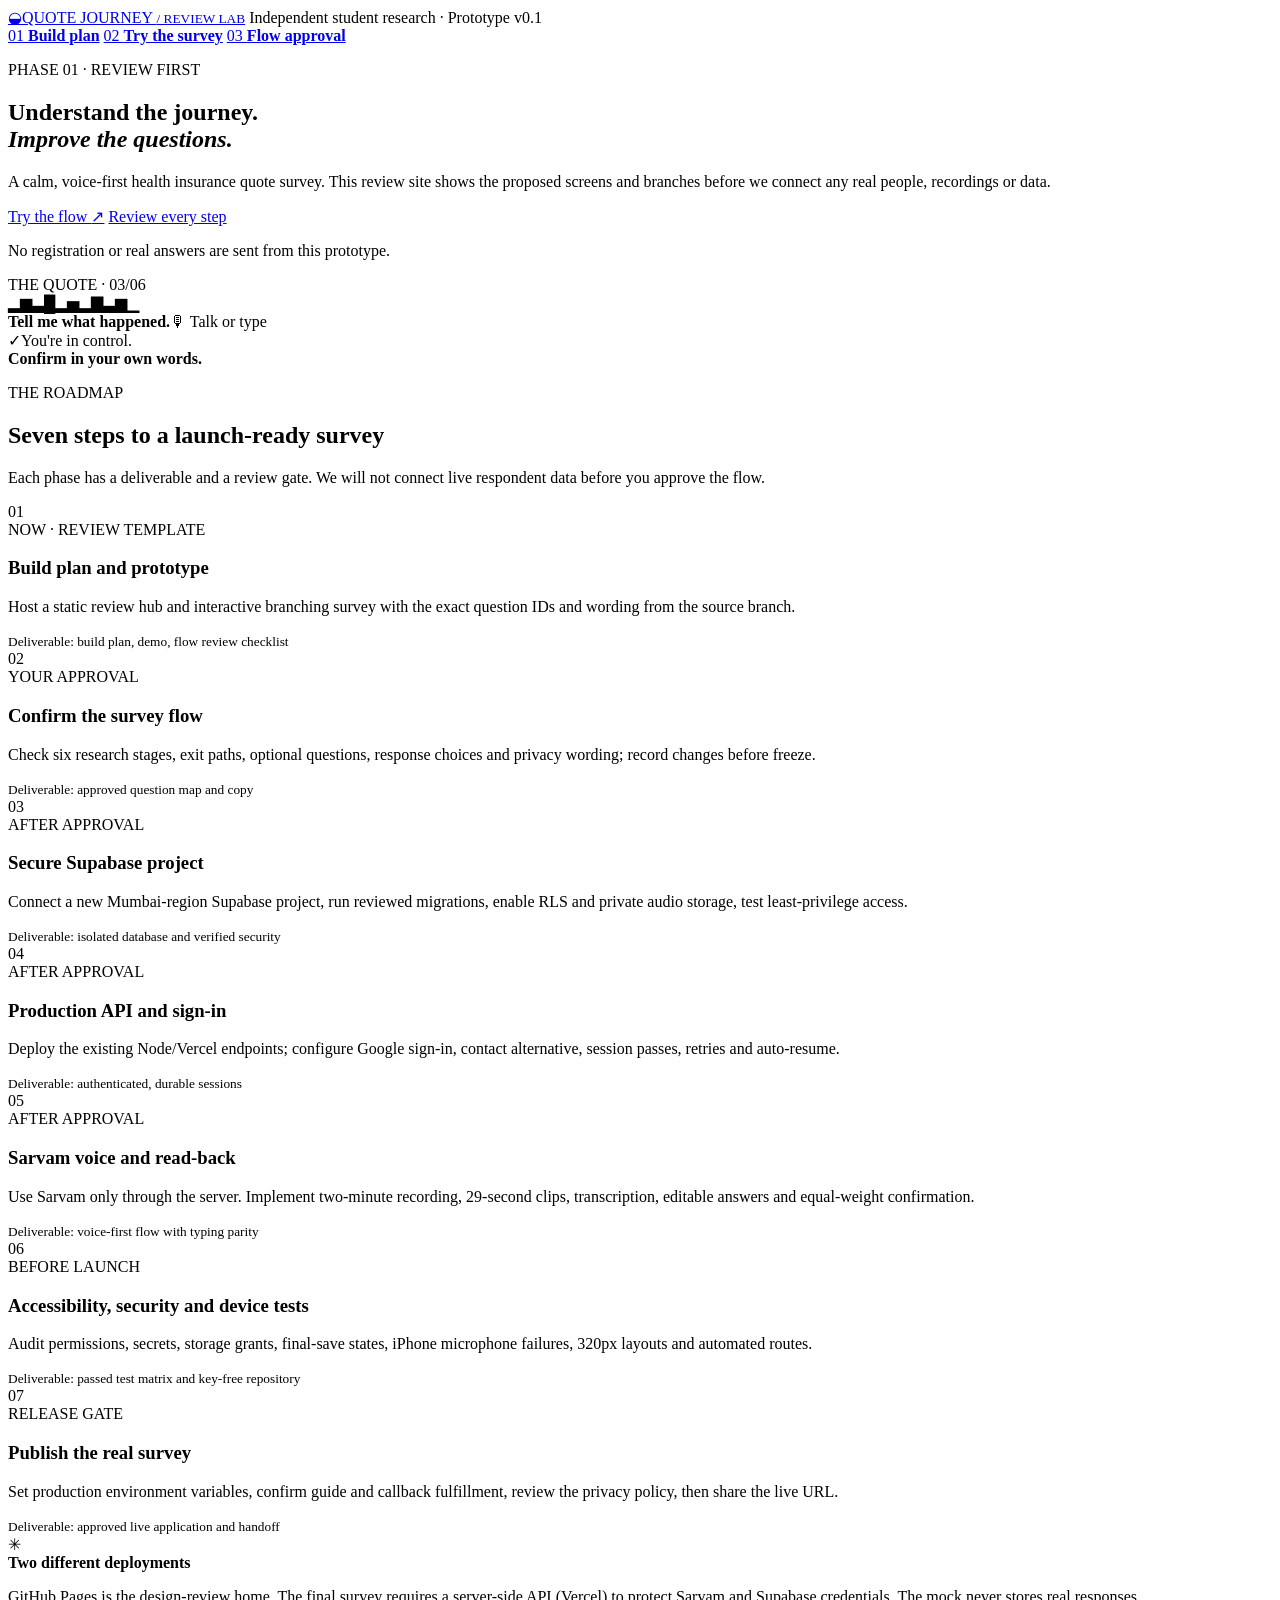
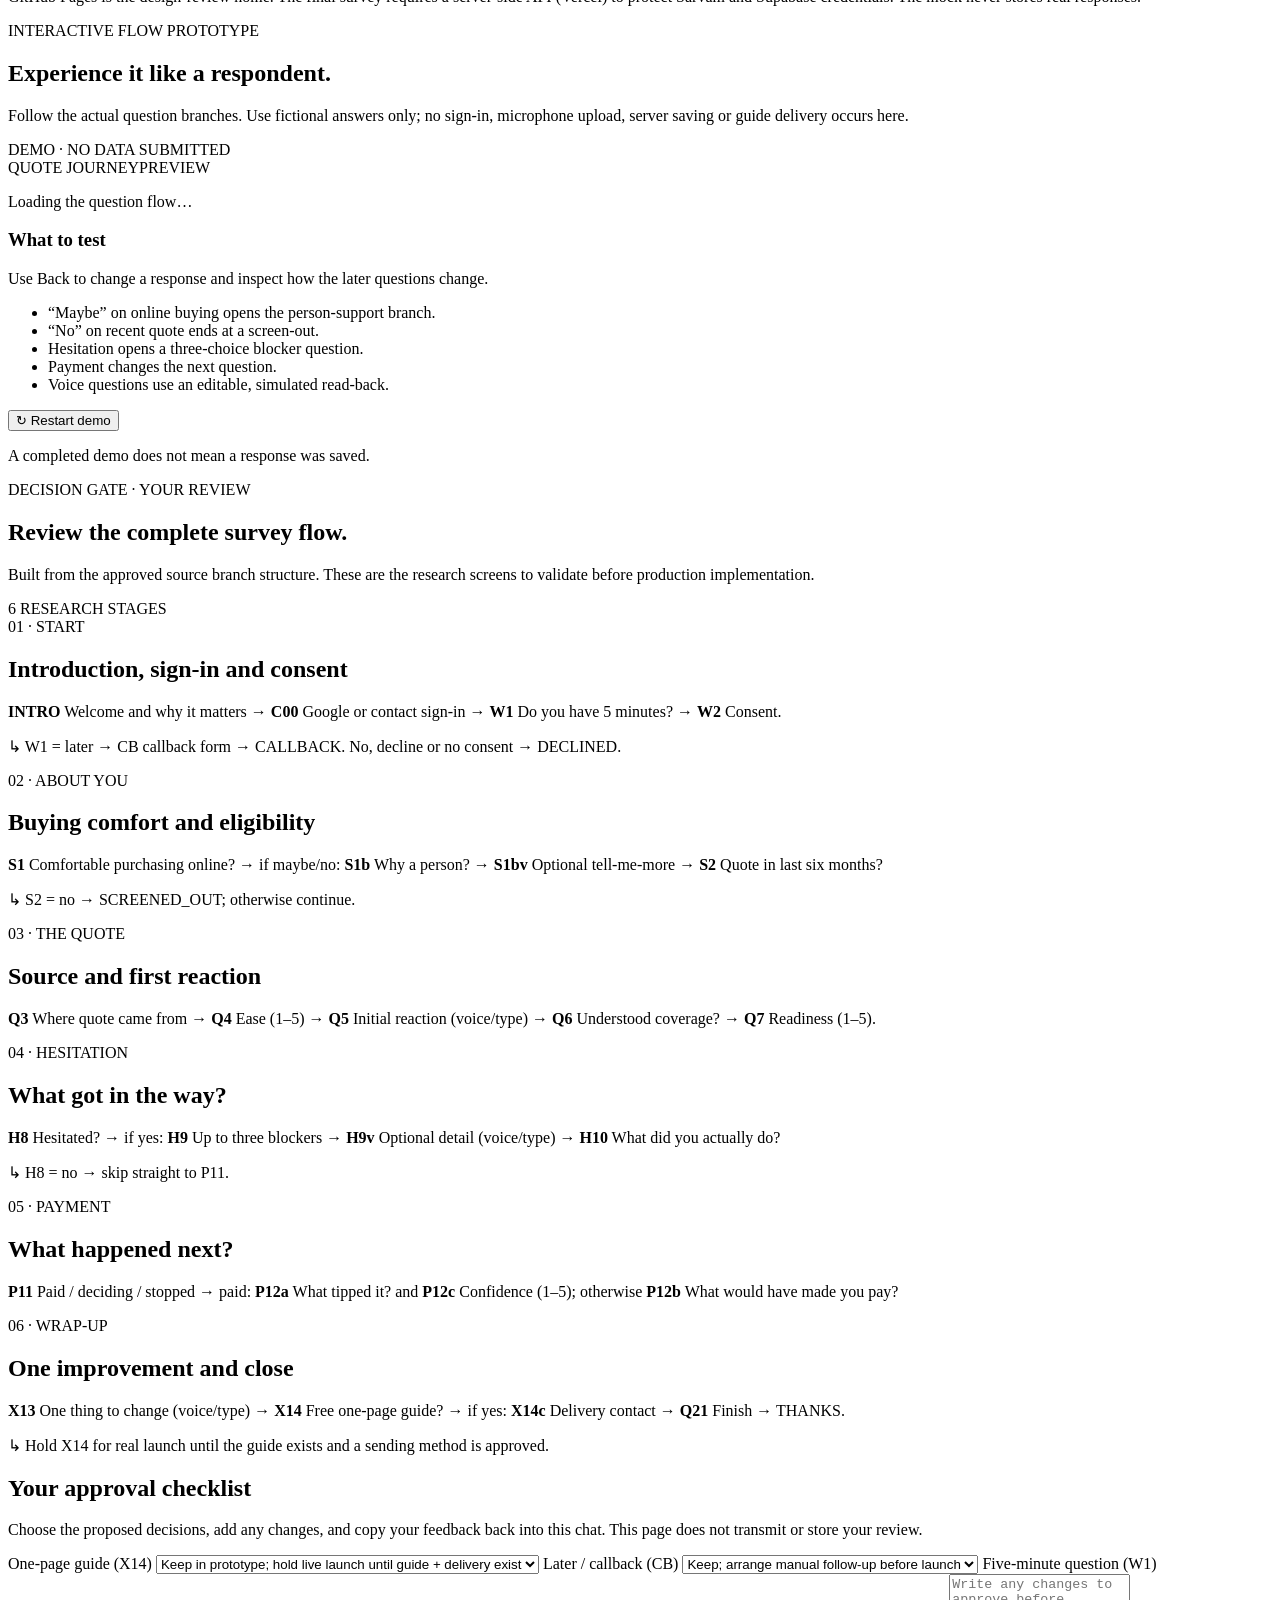
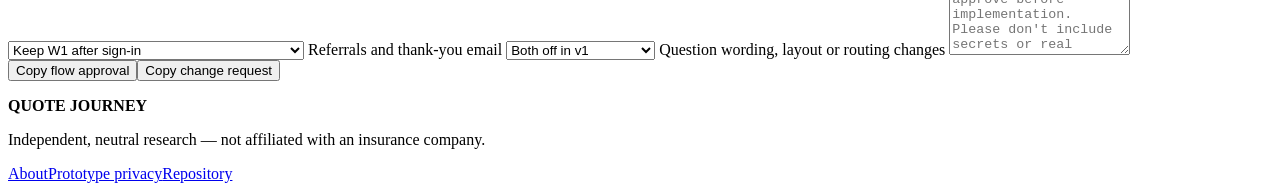
==== docs/index.html @ 6e66577c "feat: add visual build plan, survey demo and approval review page" ====
<!doctype html>
<html lang="en">
<head>
  <meta charset="utf-8">
  <meta name="viewport" content="width=device-width,initial-scale=1,viewport-fit=cover">
  <meta name="theme-color" content="#f9f7f2">
  <meta name="description" content="Independent research about what happens after a health insurance quote. Interactive flow review prototype.">
  <title>Quote Journey · Survey design review</title>
  <link rel="icon" type="image/svg+xml" href="./favicon.svg">
  <link rel="stylesheet" href="./style.css">
</head>
<body>
  <header class="site-header">
    <div class="shell header-inner">
      <a class="brand" href="#plan" aria-label="Quote Journey review home"><span class="brand-mark" aria-hidden="true">◒</span><span>QUOTE JOURNEY <small>/ REVIEW LAB</small></span></a>
      <span class="top-note">Independent student research <span aria-hidden="true">·</span> Prototype v0.1</span>
    </div>
  </header>
  <nav class="site-nav shell" aria-label="Review sections">
    <a href="#plan" data-tab="plan">01 <strong>Build plan</strong></a>
    <a href="#survey" data-tab="survey">02 <strong>Try the survey</strong></a>
    <a href="#flow" data-tab="flow">03 <strong>Flow approval</strong></a>
  </nav>
  <main>
    <section class="shell section" id="plan" data-panel="plan">
      <div class="hero">
        <div class="hero-copy">
          <p class="eyebrow"><span class="status-dot"></span> PHASE 01 · REVIEW FIRST</p>
          <h1>Understand the journey.<br><em>Improve the questions.</em></h1>
          <p class="hero-lead">A calm, voice-first health insurance quote survey. This review site shows the proposed screens and branches before we connect any real people, recordings or data.</p>
          <div class="hero-actions">
            <a class="button button-primary" href="#survey">Try the flow <span aria-hidden="true">↗</span></a>
            <a class="button button-secondary" href="#flow">Review every step</a>
          </div>
          <p class="micro">No registration or real answers are sent from this prototype.</p>
        </div>
        <div class="hero-art" aria-hidden="true">
          <div class="floating-card card-a"><span class="card-step">THE QUOTE · 03/06</span><div class="mini-wave">▂▆▃█▂▅▂▇▃▆▁</div><strong>Tell me what happened.</strong><span>🎙 Talk or type</span></div>
          <div class="floating-card card-b"><span class="tiny-check">✓</span><span>You're in control.<br><b>Confirm in your own words.</b></span></div>
          <div class="orb orb-one"></div><div class="orb orb-two"></div>
        </div>
      </div>
      <div class="section-heading"><div><p class="eyebrow">THE ROADMAP</p><h2>Seven steps to a launch-ready survey</h2></div><p>Each phase has a deliverable and a review gate. We will not connect live respondent data before you approve the flow.</p></div>
      <div class="roadmap">
        <article class="step-card current"><div class="step-number">01</div><div><span class="tag">NOW · REVIEW TEMPLATE</span><h3>Build plan and prototype</h3><p>Host a static review hub and interactive branching survey with the exact question IDs and wording from the source branch.</p><small>Deliverable: build plan, demo, flow review checklist</small></div></article>
        <article class="step-card"><div class="step-number">02</div><div><span class="tag">YOUR APPROVAL</span><h3>Confirm the survey flow</h3><p>Check six research stages, exit paths, optional questions, response choices and privacy wording; record changes before freeze.</p><small>Deliverable: approved question map and copy</small></div></article>
        <article class="step-card"><div class="step-number">03</div><div><span class="tag">AFTER APPROVAL</span><h3>Secure Supabase project</h3><p>Connect a new Mumbai-region Supabase project, run reviewed migrations, enable RLS and private audio storage, test least-privilege access.</p><small>Deliverable: isolated database and verified security</small></div></article>
        <article class="step-card"><div class="step-number">04</div><div><span class="tag">AFTER APPROVAL</span><h3>Production API and sign-in</h3><p>Deploy the existing Node/Vercel endpoints; configure Google sign-in, contact alternative, session passes, retries and auto-resume.</p><small>Deliverable: authenticated, durable sessions</small></div></article>
        <article class="step-card"><div class="step-number">05</div><div><span class="tag">AFTER APPROVAL</span><h3>Sarvam voice and read-back</h3><p>Use Sarvam only through the server. Implement two-minute recording, 29-second clips, transcription, editable answers and equal-weight confirmation.</p><small>Deliverable: voice-first flow with typing parity</small></div></article>
        <article class="step-card"><div class="step-number">06</div><div><span class="tag">BEFORE LAUNCH</span><h3>Accessibility, security and device tests</h3><p>Audit permissions, secrets, storage grants, final-save states, iPhone microphone failures, 320px layouts and automated routes.</p><small>Deliverable: passed test matrix and key-free repository</small></div></article>
        <article class="step-card"><div class="step-number">07</div><div><span class="tag">RELEASE GATE</span><h3>Publish the real survey</h3><p>Set production environment variables, confirm guide and callback fulfillment, review the privacy policy, then share the live URL.</p><small>Deliverable: approved live application and handoff</small></div></article>
      </div>
      <div class="notice"><span aria-hidden="true">✳</span><div><strong>Two different deployments</strong><p>GitHub Pages is the design-review home. The final survey requires a server-side API (Vercel) to protect Sarvam and Supabase credentials. The mock never stores real responses.</p></div></div>
    </section>

    <section class="shell section hidden" id="survey" data-panel="survey">
      <div class="panel-head"><div><p class="eyebrow">INTERACTIVE FLOW PROTOTYPE</p><h1>Experience it like a respondent.</h1><p>Follow the actual question branches. Use fictional answers only; no sign-in, microphone upload, server saving or guide delivery occurs here.</p></div><span class="tag highlight">DEMO · NO DATA SUBMITTED</span></div>
      <div class="demo-grid">
        <div class="phone-frame">
          <div class="phone-top"><span>QUOTE JOURNEY</span><span class="preview-label">PREVIEW</span></div>
          <div id="surveyStage" aria-live="polite"><p>Loading the question flow…</p></div>
        </div>
        <aside class="demo-aside"><h3>What to test</h3><p>Use Back to change a response and inspect how the later questions change.</p>
          <ul><li>“Maybe” on online buying opens the person-support branch.</li><li>“No” on recent quote ends at a screen-out.</li><li>Hesitation opens a three-choice blocker question.</li><li>Payment changes the next question.</li><li>Voice questions use an editable, simulated read-back.</li></ul>
          <button class="button button-secondary" type="button" id="restartDemo">↻ Restart demo</button>
          <p class="micro">A completed demo does not mean a response was saved.</p>
        </aside>
      </div>
    </section>

    <section class="shell section hidden" id="flow" data-panel="flow">
      <div class="panel-head"><div><p class="eyebrow">DECISION GATE · YOUR REVIEW</p><h1>Review the complete survey flow.</h1><p>Built from the approved source branch structure. These are the research screens to validate before production implementation.</p></div><span class="tag">6 RESEARCH STAGES</span></div>
      <div class="flow-stack">
        <article class="flow-group"><span class="flow-index">01 · START</span><h2>Introduction, sign-in and consent</h2><p><b>INTRO</b> Welcome and why it matters → <b>C00</b> Google or contact sign-in → <b>W1</b> Do you have 5 minutes? → <b>W2</b> Consent.</p><p class="branch">↳ W1 = later → CB callback form → CALLBACK. No, decline or no consent → DECLINED.</p></article>
        <article class="flow-group"><span class="flow-index">02 · ABOUT YOU</span><h2>Buying comfort and eligibility</h2><p><b>S1</b> Comfortable purchasing online? → if maybe/no: <b>S1b</b> Why a person? → <b>S1bv</b> Optional tell-me-more → <b>S2</b> Quote in last six months?</p><p class="branch">↳ S2 = no → SCREENED_OUT; otherwise continue.</p></article>
        <article class="flow-group"><span class="flow-index">03 · THE QUOTE</span><h2>Source and first reaction</h2><p><b>Q3</b> Where quote came from → <b>Q4</b> Ease (1–5) → <b>Q5</b> Initial reaction (voice/type) → <b>Q6</b> Understood coverage? → <b>Q7</b> Readiness (1–5).</p></article>
        <article class="flow-group"><span class="flow-index">04 · HESITATION</span><h2>What got in the way?</h2><p><b>H8</b> Hesitated? → if yes: <b>H9</b> Up to three blockers → <b>H9v</b> Optional detail (voice/type) → <b>H10</b> What did you actually do?</p><p class="branch">↳ H8 = no → skip straight to P11.</p></article>
        <article class="flow-group"><span class="flow-index">05 · PAYMENT</span><h2>What happened next?</h2><p><b>P11</b> Paid / deciding / stopped → paid: <b>P12a</b> What tipped it? and <b>P12c</b> Confidence (1–5); otherwise <b>P12b</b> What would have made you pay?</p></article>
        <article class="flow-group"><span class="flow-index">06 · WRAP-UP</span><h2>One improvement and close</h2><p><b>X13</b> One thing to change (voice/type) → <b>X14</b> Free one-page guide? → if yes: <b>X14c</b> Delivery contact → <b>Q21</b> Finish → THANKS.</p><p class="branch">↳ Hold X14 for real launch until the guide exists and a sending method is approved.</p></article>
      </div>
      <div class="review-box">
        <h2>Your approval checklist</h2><p>Choose the proposed decisions, add any changes, and copy your feedback back into this chat. This page does not transmit or store your review.</p>
        <form id="reviewForm">
          <label for="guideDecision">One-page guide (X14)</label>
          <select id="guideDecision"><option value="Keep in prototype; hold live launch until guide + delivery exist">Keep in prototype; hold live launch until guide + delivery exist</option><option value="Remove X14 from v1 pending guide">Remove X14 from v1 pending guide</option><option value="Guide ready; send manually">Guide ready; send manually</option><option value="Guide ready; automate sending">Guide ready; automate sending</option></select>
          <label for="callbackDecision">Later / callback (CB)</label>
          <select id="callbackDecision"><option value="Keep; arrange manual follow-up before launch">Keep; arrange manual follow-up before launch</option><option value="Remove callback branch">Remove callback branch</option><option value="Keep; automate follow-up">Keep; automate follow-up</option></select>
          <label for="w1Decision">Five-minute question (W1)</label>
          <select id="w1Decision"><option value="Keep W1 after sign-in">Keep W1 after sign-in</option><option value="Move W1 before sign-in (requires flow update)">Move W1 before sign-in (requires flow update)</option></select>
          <label for="thanksDecision">Referrals and thank-you email</label>
          <select id="thanksDecision"><option value="Both off in v1">Both off in v1</option><option value="Thank-you email only">Thank-you email only</option><option value="Referral only">Referral only</option><option value="Both on">Both on</option></select>
          <label for="notes">Question wording, layout or routing changes</label>
          <textarea id="notes" rows="5" placeholder="Write any changes to approve before implementation. Please don't include secrets or real respondent data."></textarea>
          <div class="button-row"><button type="button" id="approveBtn" class="button button-primary">Copy flow approval</button><button type="button" id="changesBtn" class="button button-secondary">Copy change request</button></div>
          <p id="copyStatus" class="micro" role="status" aria-live="polite"></p>
        </form>
      </div>
    </section>
  </main>
  <footer class="site-footer"><div class="shell"><div><strong>QUOTE JOURNEY</strong><p>Independent, neutral research — not affiliated with an insurance company.</p></div><div><a href="./about.html">About</a><a href="./privacy.html">Prototype privacy</a><a href="https://github.com/KR4705/health_insurance_survey">Repository</a></div></div></footer>
  <script src="./app.js" defer></script>
</body>
</html>
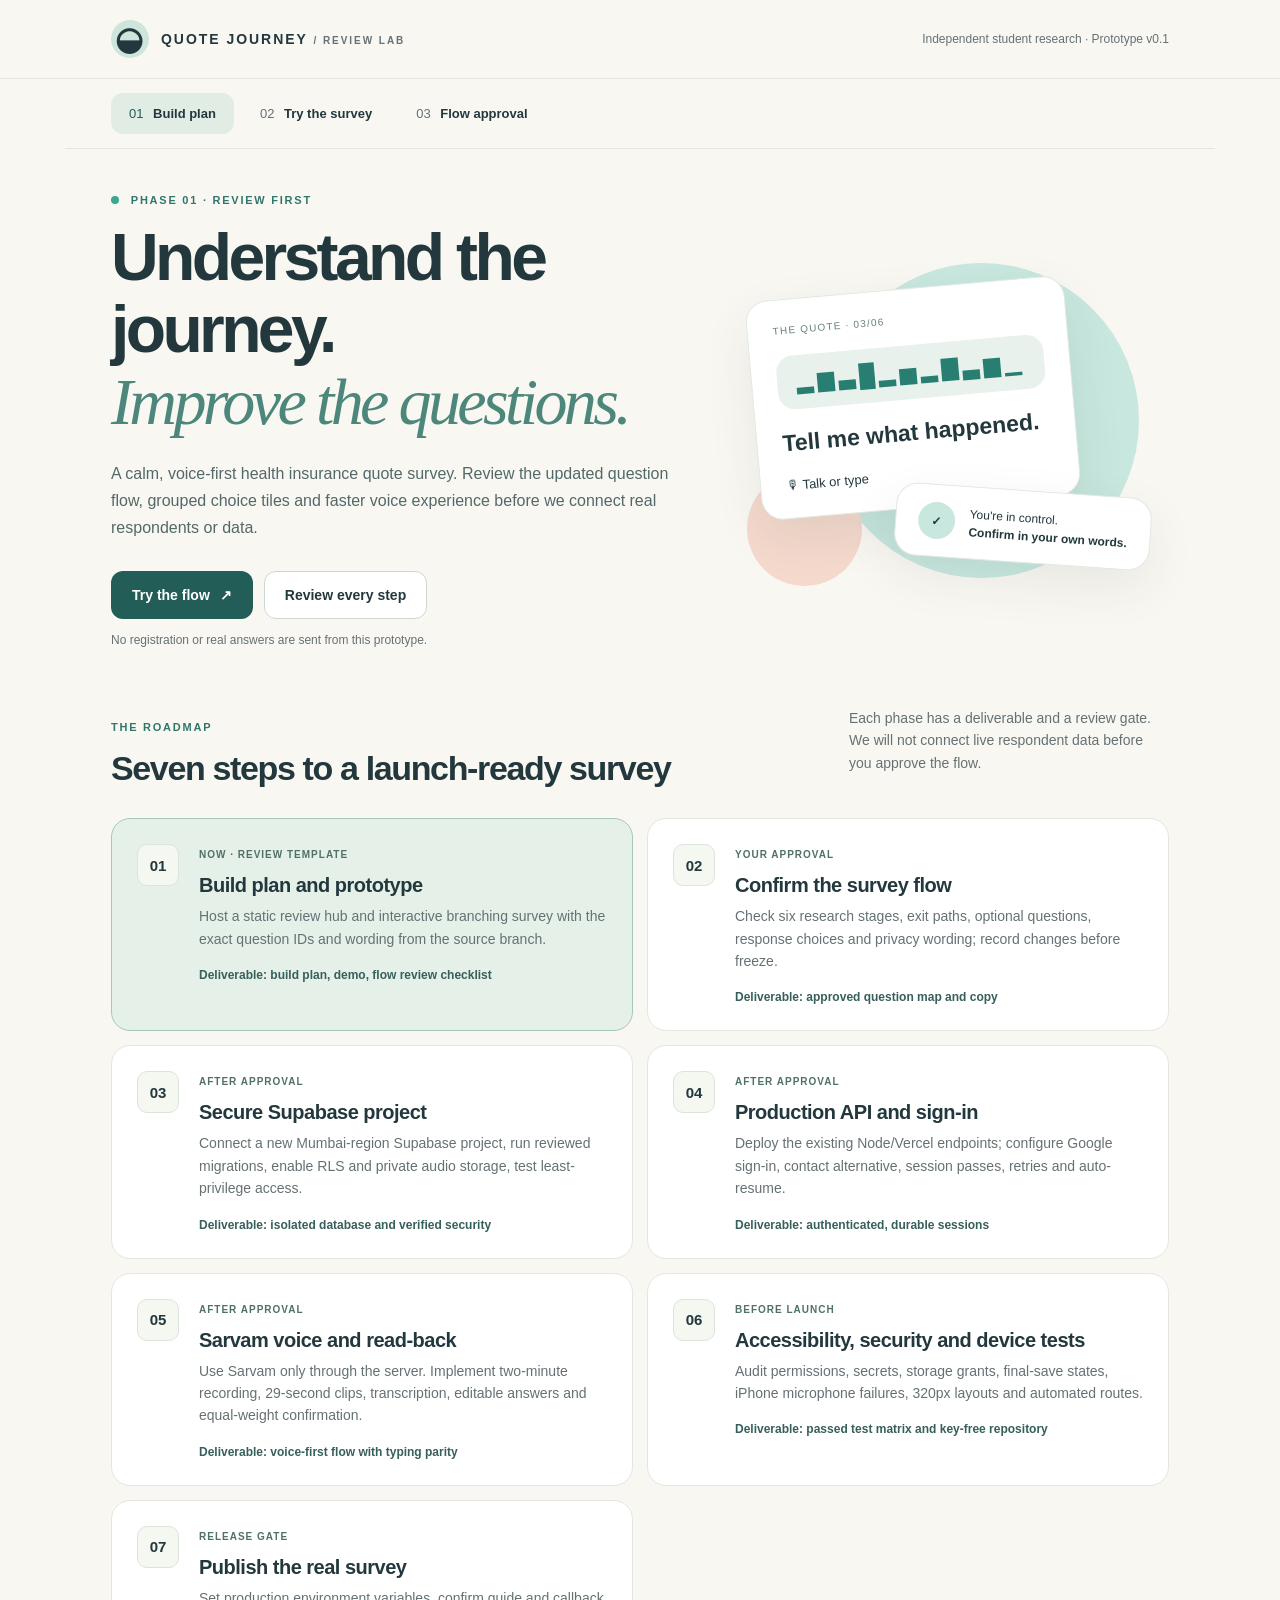
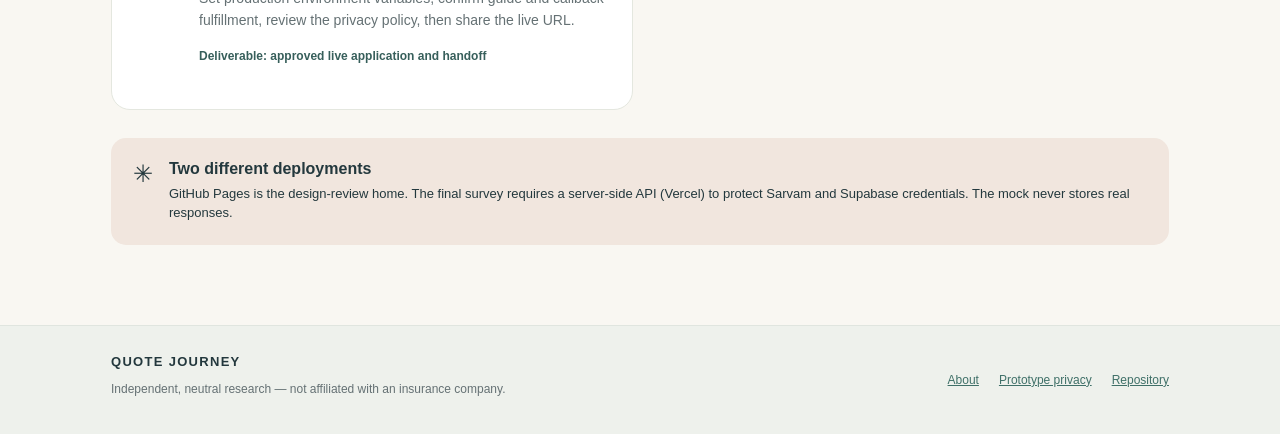
==== commit 407b22d3: "docs(review): update visual flow and approval checklist for revision 2" ====
--- a/docs/index.html
+++ b/docs/index.html
@@ -27,7 +27,7 @@
         <div class="hero-copy">
           <p class="eyebrow"><span class="status-dot"></span> PHASE 01 · REVIEW FIRST</p>
           <h1>Understand the journey.<br><em>Improve the questions.</em></h1>
-          <p class="hero-lead">A calm, voice-first health insurance quote survey. This review site shows the proposed screens and branches before we connect any real people, recordings or data.</p>
+          <p class="hero-lead">A calm, voice-first health insurance quote survey. Review the updated question flow, grouped choice tiles and faster voice experience before we connect real respondents or data.</p>
           <div class="hero-actions">
             <a class="button button-primary" href="#survey">Try the flow <span aria-hidden="true">↗</span></a>
             <a class="button button-secondary" href="#flow">Review every step</a>
@@ -54,14 +54,14 @@
     </section>
 
     <section class="shell section hidden" id="survey" data-panel="survey">
-      <div class="panel-head"><div><p class="eyebrow">INTERACTIVE FLOW PROTOTYPE</p><h1>Experience it like a respondent.</h1><p>Follow the actual question branches. Use fictional answers only; no sign-in, microphone upload, server saving or guide delivery occurs here.</p></div><span class="tag highlight">DEMO · NO DATA SUBMITTED</span></div>
+      <div class="panel-head"><div><p class="eyebrow">INTERACTIVE FLOW PROTOTYPE</p><h1>Experience it like a respondent.</h1><p>Try the revised flow. Use fictional answers: no real sign-in, recording, saving, reminders or emails occur here.</p></div><span class="tag highlight">DEMO · NO DATA SUBMITTED</span></div>
       <div class="demo-grid">
         <div class="phone-frame">
           <div class="phone-top"><span>QUOTE JOURNEY</span><span class="preview-label">PREVIEW</span></div>
           <div id="surveyStage" aria-live="polite"><p>Loading the question flow…</p></div>
         </div>
         <aside class="demo-aside"><h3>What to test</h3><p>Use Back to change a response and inspect how the later questions change.</p>
-          <ul><li>“Maybe” on online buying opens the person-support branch.</li><li>“No” on recent quote ends at a screen-out.</li><li>Hesitation opens a three-choice blocker question.</li><li>Payment changes the next question.</li><li>Voice questions use an editable, simulated read-back.</li></ul>
+          <ul><li>“Later” before sign-in opens an email reminder form.</li><li>“Maybe” on buying online opens the person-support branch.</li><li>Hesitation displays grouped tiles (choose up to three).</li><li>Voice simulation shows “I understood” and moves on automatically.</li><li>Payment changes follow-ups; guide and findings requests use email only.</li></ul>
           <button class="button button-secondary" type="button" id="restartDemo">↻ Restart demo</button>
           <p class="micro">A completed demo does not mean a response was saved.</p>
         </aside>
@@ -69,24 +69,25 @@
     </section>
 
     <section class="shell section hidden" id="flow" data-panel="flow">
-      <div class="panel-head"><div><p class="eyebrow">DECISION GATE · YOUR REVIEW</p><h1>Review the complete survey flow.</h1><p>Built from the approved source branch structure. These are the research screens to validate before production implementation.</p></div><span class="tag">6 RESEARCH STAGES</span></div>
+      <div class="panel-head"><div><p class="eyebrow">DECISION GATE · YOUR REVIEW</p><h1>Review the complete survey flow.</h1><p>Review revision 2 based on your comments. This is proposed, not yet approved for production.</p></div><span class="tag">6 RESEARCH STAGES</span></div>
       <div class="flow-stack">
-        <article class="flow-group"><span class="flow-index">01 · START</span><h2>Introduction, sign-in and consent</h2><p><b>INTRO</b> Welcome and why it matters → <b>C00</b> Google or contact sign-in → <b>W1</b> Do you have 5 minutes? → <b>W2</b> Consent.</p><p class="branch">↳ W1 = later → CB callback form → CALLBACK. No, decline or no consent → DECLINED.</p></article>
-        <article class="flow-group"><span class="flow-index">02 · ABOUT YOU</span><h2>Buying comfort and eligibility</h2><p><b>S1</b> Comfortable purchasing online? → if maybe/no: <b>S1b</b> Why a person? → <b>S1bv</b> Optional tell-me-more → <b>S2</b> Quote in last six months?</p><p class="branch">↳ S2 = no → SCREENED_OUT; otherwise continue.</p></article>
-        <article class="flow-group"><span class="flow-index">03 · THE QUOTE</span><h2>Source and first reaction</h2><p><b>Q3</b> Where quote came from → <b>Q4</b> Ease (1–5) → <b>Q5</b> Initial reaction (voice/type) → <b>Q6</b> Understood coverage? → <b>Q7</b> Readiness (1–5).</p></article>
-        <article class="flow-group"><span class="flow-index">04 · HESITATION</span><h2>What got in the way?</h2><p><b>H8</b> Hesitated? → if yes: <b>H9</b> Up to three blockers → <b>H9v</b> Optional detail (voice/type) → <b>H10</b> What did you actually do?</p><p class="branch">↳ H8 = no → skip straight to P11.</p></article>
-        <article class="flow-group"><span class="flow-index">05 · PAYMENT</span><h2>What happened next?</h2><p><b>P11</b> Paid / deciding / stopped → paid: <b>P12a</b> What tipped it? and <b>P12c</b> Confidence (1–5); otherwise <b>P12b</b> What would have made you pay?</p></article>
-        <article class="flow-group"><span class="flow-index">06 · WRAP-UP</span><h2>One improvement and close</h2><p><b>X13</b> One thing to change (voice/type) → <b>X14</b> Free one-page guide? → if yes: <b>X14c</b> Delivery contact → <b>Q21</b> Finish → THANKS.</p><p class="branch">↳ Hold X14 for real launch until the guide exists and a sending method is approved.</p></article>
+        <article class="flow-group"><span class="flow-index">01 · START</span><h2>A shorter introduction, then availability</h2><p><b>INTRO</b> Short welcome → <b>W1</b> “Do you have about 5 minutes now?” → yes: <b>C00</b> sign-in → <b>W2</b> research consent.</p><p class="branch">↳ Later → <b>CB</b>: email, date, time and time zone → one scheduled email reminder (planned). No or no consent → DECLINED. A reminder does not require sign-in.</p></article>
+        <article class="flow-group"><span class="flow-index">02 · ABOUT YOU</span><h2>Online buying and eligibility</h2><p><b>S1</b> Comfortable buying online? → maybe/no: <b>S1b</b> Why want a person? → <b>S1bv</b> Optional detail → <b>S2</b> Quote in last six months?</p><p class="branch">↳ S2 = no → SCREENED_OUT.</p></article>
+        <article class="flow-group"><span class="flow-index">03 · THE QUOTE</span><h2>What happened when they saw it?</h2><p><b>Q3</b> Source → <b>Q4</b> Ease (1–5) → <b>Q5</b> First reaction (voice/type) → <b>Q6</b> Understanding of cover → <b>Q7</b> “When you saw the quote, how sure were you about buying that plan?”</p><p class="branch">↳ Very unsure · A little unsure · Not sure · Fairly sure · Very sure.</p></article>
+        <article class="flow-group"><span class="flow-index">04 · HESITATION</span><h2>What held them back?</h2><p><b>H8</b> Hesitated? → yes: <b>H9</b> Up to three reasons as tiles: Cost and timing / Cover and claims / Comparing and trust / Something else → <b>H9v</b> Optional details → <b>H10</b> What they actually did.</p><p class="branch">↳ H8 = no → skip to P11. Choice values are unchanged.</p></article>
+        <article class="flow-group"><span class="flow-index">05 · PAYMENT</span><h2>What did they decide?</h2><p><b>P11</b> Paid / deciding / stopped → paid: <b>P12a</b> What tipped it? and <b>P12c</b> “When you paid, how sure were you that you understood what the plan would cover?” → otherwise: <b>P12b</b> What would have made you pay?</p><p class="branch">↳ P12c now measures understanding of cover, not vague confidence in payment.</p></article>
+        <article class="flow-group"><span class="flow-index">06 · WRAP-UP</span><h2>What was missing — and optional email follow-up</h2><p><b>X13</b> “What else, if anything, would have helped you understand or decide about that quote?” → <b>X14</b> Email a one-page guide, future study findings, both or neither → <b>X14c</b> Email if requested → <b>Q21</b> Finish → THANKS.</p><p class="branch">↳ No WhatsApp, referrals or generic thank-you email. Guide and findings cannot be promised live until their contents and delivery are ready.</p></article>
       </div>
+      <div class="notice"><span aria-hidden="true">🎙</span><div><strong>New voice behavior</strong><p>One-tap recording with up to two minutes and optional neutral prompts (“Take your time” or “Anything else that stood out?”). After recording, show only a short “I understood” interpretation and move on automatically. No raw transcript shown and no mandatory second confirmation. Back still allows corrections. This page simulates voice without using a microphone or AI.</p></div></div>
       <div class="review-box">
         <h2>Your approval checklist</h2><p>Choose the proposed decisions, add any changes, and copy your feedback back into this chat. This page does not transmit or store your review.</p>
         <form id="reviewForm">
           <label for="guideDecision">One-page guide (X14)</label>
-          <select id="guideDecision"><option value="Keep in prototype; hold live launch until guide + delivery exist">Keep in prototype; hold live launch until guide + delivery exist</option><option value="Remove X14 from v1 pending guide">Remove X14 from v1 pending guide</option><option value="Guide ready; send manually">Guide ready; send manually</option><option value="Guide ready; automate sending">Guide ready; automate sending</option></select>
+          <select id="guideDecision"><option value="Keep in prototype; block live launch until guide + findings delivery exist">Keep in prototype; block live launch until guide + findings delivery exist</option><option value="Remove guide and findings offer from v1">Remove guide and findings offer from v1</option><option value="Email only; deliver requested materials manually when ready">Email only; deliver requested materials manually when ready</option><option value="Email only; automate requested materials when ready">Email only; automate requested materials when ready</option></select>
           <label for="callbackDecision">Later / callback (CB)</label>
-          <select id="callbackDecision"><option value="Keep; arrange manual follow-up before launch">Keep; arrange manual follow-up before launch</option><option value="Remove callback branch">Remove callback branch</option><option value="Keep; automate follow-up">Keep; automate follow-up</option></select>
+          <select id="callbackDecision"><option value="Automate one email reminder with date, time and time zone">Automate one email reminder with date, time and time zone</option><option value="Remove callback branch">Remove callback branch</option><option value="Keep only if automation is ready before launch">Keep only if automation is ready before launch</option></select>
           <label for="w1Decision">Five-minute question (W1)</label>
-          <select id="w1Decision"><option value="Keep W1 after sign-in">Keep W1 after sign-in</option><option value="Move W1 before sign-in (requires flow update)">Move W1 before sign-in (requires flow update)</option></select>
+          <select id="w1Decision"><option value="Move W1 before sign-in">Move W1 before sign-in</option><option value="Restore W1 after sign-in">Restore W1 after sign-in</option></select>
           <label for="thanksDecision">Referrals and thank-you email</label>
           <select id="thanksDecision"><option value="Both off in v1">Both off in v1</option><option value="Thank-you email only">Thank-you email only</option><option value="Referral only">Referral only</option><option value="Both on">Both on</option></select>
           <label for="notes">Question wording, layout or routing changes</label>
--- a/docs/style.css
+++ b/docs/style.css
@@ -0,0 +1,3 @@
+:root{--ink:#23383d;--muted:#657174;--paper:#f9f7f2;--white:#fff;--line:#e4e7df;--aqua:#c8e7de;--accent:#235d57;--peach:#f4d9cc;--shadow:0 18px 50px rgba(28,54,54,.08);font-family:Inter,-apple-system,BlinkMacSystemFont,"Segoe UI",sans-serif;color:var(--ink);background:var(--paper)}
+*{box-sizing:border-box}html{scroll-behavior:smooth}body{margin:0;min-width:320px}button,input,textarea,select{font:inherit}button,a,select{touch-action:manipulation}button:focus-visible,a:focus-visible,input:focus-visible,textarea:focus-visible,select:focus-visible{outline:3px solid #639d93;outline-offset:3px}a{color:inherit}.shell{max-width:1150px;margin-inline:auto;padding-inline:clamp(18px,4vw,46px)}.hidden{display:none!important}.site-header{border-bottom:1px solid var(--line);background:var(--paper)}.header-inner{min-height:78px;display:flex;align-items:center;justify-content:space-between;gap:20px}.brand{display:flex;align-items:center;gap:12px;text-decoration:none;font-size:14px;letter-spacing:.14em;font-weight:800}.brand small{font-size:10px;color:var(--muted)}.brand-mark{display:grid;place-items:center;width:38px;height:38px;border-radius:50%;background:#cee5dc;font-size:32px}.top-note{font-size:12px;color:var(--muted)}.site-nav{display:flex;gap:8px;padding-block:14px;border-bottom:1px solid var(--line)}.site-nav a{padding:13px 18px;border-radius:12px;text-decoration:none;font-size:13px;color:var(--muted)}.site-nav strong{color:var(--ink);margin-left:6px}.site-nav a.active{background:#e1ece5;color:var(--accent)}.section{padding-top:44px;padding-bottom:80px}.hero{display:grid;grid-template-columns:1.12fr .88fr;align-items:center;gap:30px;min-height:470px}.eyebrow{color:#31766d;font-size:11px;letter-spacing:.16em;font-weight:800;margin:0 0 16px}.status-dot{display:inline-block;width:8px;height:8px;border-radius:50%;background:#3ca68e;margin-right:7px}.hero h1,.panel-head h1{font-size:clamp(36px,5.2vw,66px);letter-spacing:-.055em;line-height:1.09;margin:0 0 22px;font-weight:780}.hero h1 em{font-family:Georgia,serif;font-weight:400;color:#4d877b}.hero-lead{color:#536869;line-height:1.7;font-size:16px;max-width:600px}.hero-actions,.button-row{display:flex;gap:11px;flex-wrap:wrap;margin-top:30px}.button{appearance:none;display:inline-flex;align-items:center;justify-content:center;min-height:48px;border:1px solid transparent;border-radius:12px;padding:12px 20px;font-size:14px;font-weight:750;cursor:pointer;text-decoration:none;gap:10px;text-align:center}.button-primary{background:var(--accent);color:white}.button-primary:hover{background:#1d4a47}.button-secondary{background:#fff;color:var(--ink);border-color:#cbd7d1}.button-secondary:hover{background:#f1f7f3}.micro{color:var(--muted);font-size:12px;line-height:1.6}.hero-art{min-height:380px;position:relative;display:flex;align-items:center;justify-content:center;isolation:isolate}.orb{position:absolute;z-index:-1;border-radius:50%;background:var(--aqua)}.orb-one{width:315px;height:315px;right:30px;top:25px}.orb-two{width:115px;height:115px;left:30px;bottom:32px;background:var(--peach)}.floating-card{background:#fff;border:1px solid #e2e9e3;box-shadow:var(--shadow);border-radius:22px;position:absolute}.card-a{width:min(320px,85%);padding:25px;transform:rotate(-5deg);left:8%;top:50px;display:grid;gap:20px}.card-a strong{font-size:23px;line-height:1.2}.card-a span:last-child{font-size:13px}.card-step{font-size:10px;letter-spacing:.12em;color:#648079}.mini-wave{background:#e8f1eb;border-radius:17px;padding:14px;text-align:center;letter-spacing:.18em;color:#277e71;font-size:22px}.card-b{bottom:55px;right:4%;padding:17px 22px;display:flex;align-items:center;gap:14px;font-size:12px;line-height:1.5;transform:rotate(4deg)}.tiny-check{display:grid;place-items:center;background:var(--aqua);border-radius:50%;width:37px;height:37px;font-weight:bold}.section-heading{display:flex;align-items:end;justify-content:space-between;gap:35px;margin:30px 0}.section-heading h2{font-size:34px;line-height:1.15;letter-spacing:-.04em;margin:0}.section-heading>p{max-width:320px;color:var(--muted);font-size:14px;line-height:1.6}.roadmap{display:grid;grid-template-columns:repeat(2,minmax(0,1fr));gap:14px}.step-card{background:#fff;border:1px solid var(--line);padding:25px;border-radius:19px;display:flex;gap:20px;align-items:flex-start;min-height:210px}.step-card.current{background:#e5f0e9;border-color:#a7c8b9}.step-number{background:#f5f7f1;border:1px solid #dbe5dc;border-radius:10px;width:42px;min-width:42px;height:42px;display:grid;place-items:center;font-weight:800;font-size:15px}.step-card h3{margin:12px 0 8px;font-size:20px;letter-spacing:-.025em}.step-card p{color:var(--muted);font-size:14px;line-height:1.6;margin:0 0 15px}.step-card small{font-weight:650;color:#375f5b;font-size:12px}.tag{display:inline-flex;font-size:10px;font-weight:800;letter-spacing:.1em;color:#507168;text-transform:uppercase}.tag.highlight{align-self:flex-start;padding:10px 13px;border-radius:20px;background:#f4e9d8;color:#865e25}.notice{display:flex;align-items:flex-start;gap:16px;padding:22px;background:#f1e6de;border-radius:15px;margin-top:28px}.notice span{font-size:24px}.notice p{margin:6px 0 0;line-height:1.5;font-size:13px}.panel-head{display:flex;justify-content:space-between;align-items:start;gap:25px;margin-bottom:30px}.panel-head h1{font-size:clamp(32px,4vw,48px)}.panel-head p:not(.eyebrow){max-width:690px;color:var(--muted);line-height:1.65}.demo-grid{display:grid;grid-template-columns:minmax(320px,580px) minmax(230px,1fr);align-items:start;gap:35px}.phone-frame{background:#fff;border:1px solid #dbe4dc;border-radius:25px;box-shadow:var(--shadow);overflow:hidden;min-height:520px}.phone-top{padding:20px 24px;display:flex;justify-content:space-between;align-items:center;font-size:11px;font-weight:850;letter-spacing:.13em;border-bottom:1px solid var(--line)}.preview-label{background:#f7e4d8;color:#825840;padding:6px 9px;border-radius:14px;font-size:9px}.demo-aside{background:#eaf2eb;border-radius:18px;padding:25px}.demo-aside h3{margin:0;font-size:21px}.demo-aside p,.demo-aside li{line-height:1.65;color:#57716c;font-size:14px}.demo-aside ul{padding-left:20px}.demo-aside li{margin:12px 0}.demo-aside .button{margin-top:15px}.survey-inner{padding:24px;display:flex;flex-direction:column;gap:16px}.survey-nav{display:flex;justify-content:space-between;align-items:center;min-height:35px}.back-btn{background:transparent;border:0;color:var(--accent);min-width:44px;min-height:44px;cursor:pointer;text-align:left;font-size:13px;font-weight:700}.question-step{font-size:11px;color:#6a7d78;text-transform:uppercase;letter-spacing:.08em}.progress-track{height:5px;background:#edf1eb;border-radius:9px;overflow:hidden}.progress-fill{height:100%;background:#4f9c8c;transition:width .15s}.q-title{font-size:clamp(23px,4vw,29px);letter-spacing:-.035em;line-height:1.25;margin:0}.q-helper{font-size:14px;line-height:1.65;color:var(--muted);margin:0}.q-body{font-size:14px;line-height:1.7;color:#526c68;margin:0}.q-options{display:grid;gap:10px}.q-option{width:100%;border:1px solid #dce5dd;border-radius:13px;background:#fff;display:flex;align-items:center;gap:12px;min-height:51px;padding:12px;text-align:left;color:var(--ink);cursor:pointer;font-size:14px;line-height:1.4}.q-option:hover{border-color:#9cc2af}.q-option.selected{border:2px solid #368272;background:#ebf7f0;padding:11px}.q-option .selection-mark{margin-left:auto;color:#306b62;font-weight:900}.q-option .emoji{font-size:20px;width:25px;text-align:center}.scale-options{display:grid;grid-template-columns:repeat(5,minmax(0,1fr));gap:8px}.scale-options .q-option{justify-content:center;padding:10px 0;font-size:17px;font-weight:800}.scale-labels{display:flex;justify-content:space-between;color:#70817c;font-size:11px}.form-field{display:grid;gap:7px;color:#3c5e58;font-size:13px;font-weight:700}.form-field input,.form-field textarea{width:100%;border:1px solid #cbdad0;border-radius:12px;min-height:50px;padding:12px 14px;font-size:16px;color:var(--ink);background:white}.form-field textarea{min-height:118px;resize:vertical}.q-actions{display:grid;gap:10px;margin-top:6px}.q-actions .button{width:100%}.q-actions.two{grid-template-columns:repeat(2,minmax(0,1fr))}.q-actions.two .button{padding:10px 8px}.voice-start{display:grid;grid-template-columns:1fr 1fr;gap:12px}.voice-start button{border:1px solid #bdcfc7;background:#f2f8f3;border-radius:15px;min-height:100px;padding:16px 8px;font-size:14px;cursor:pointer;color:#295e58;font-weight:750}.voice-start span{display:block;font-size:26px;margin-bottom:8px}.inline-note{padding:13px;border-radius:12px;background:#fbefdf;font-size:13px;line-height:1.55;color:#71543f}.readback{padding:18px;border:1px solid #acd4c5;border-radius:16px;background:#eef8f2;display:grid;gap:12px}.readback h3{margin:0;font-size:20px}.readback p{margin:0;line-height:1.6;white-space:pre-wrap;font-size:14px}.demo-status{border-top:1px solid var(--line);padding-top:15px;color:#82908a;font-size:11px;line-height:1.5}.hero-intro{background:#e9f2e9;border-radius:18px;padding:20px}.hero-intro h3{font-size:22px;letter-spacing:-.03em;line-height:1.25;margin:0 0 10px}.hero-intro p{font-size:13px;line-height:1.65;margin:0}.flow-stack{display:grid;gap:13px}.flow-group{padding:24px 28px;border:1px solid var(--line);background:#fff;border-radius:17px;position:relative}.flow-group::before{content:"";position:absolute;left:0;top:21px;bottom:21px;width:4px;border-radius:4px;background:#79b6a6}.flow-index{color:#358675;letter-spacing:.1em;font-size:10px;font-weight:850}.flow-group h2{font-size:22px;letter-spacing:-.035em;margin:10px 0}.flow-group p{font-size:14px;line-height:1.7;color:#596c69;margin:8px 0}.flow-group .branch{color:#946d47;background:#f9f1e7;border-radius:9px;padding:9px 13px}.flow-group b{color:#244d48}.review-box{background:#e7f0e9;padding:clamp(20px,4vw,40px);border-radius:20px;margin-top:36px}.review-box h2{font-size:29px;letter-spacing:-.035em;margin:0}.review-box>p{color:#4e6b63;line-height:1.65;font-size:14px;max-width:720px}.review-box form{max-width:760px;display:grid;gap:12px;margin-top:24px}.review-box label{font-size:13px;font-weight:750;margin-top:8px}.review-box select,.review-box textarea{width:100%;border:1px solid #c4d5c8;border-radius:11px;padding:13px;background:white;color:var(--ink);font-size:14px;min-height:49px}.review-box textarea{resize:vertical}.site-footer{border-top:1px solid #e0e5df;background:#eef1ec;padding:26px 0}.site-footer>.shell{display:flex;justify-content:space-between;gap:25px;align-items:center}.site-footer strong{letter-spacing:.1em;font-size:13px}.site-footer p{color:var(--muted);font-size:12px}.site-footer>.shell>div:last-child{display:flex;gap:20px;flex-wrap:wrap;font-size:12px}.site-footer a{color:#3f7068}.simple-page{max-width:780px;margin:60px auto;padding:0 20px 100px;line-height:1.75}.simple-page h1{letter-spacing:-.04em;font-size:38px;line-height:1.15}.simple-page a{color:var(--accent)}
+@media(max-width:850px){.hero{grid-template-columns:1fr}.hero-art{min-height:260px;max-width:500px;width:100%;margin:auto}.orb-one{top:0;height:220px;width:220px}.card-a{top:7px;width:270px;gap:10px}.card-b{bottom:15px}.roadmap{grid-template-columns:1fr}.demo-grid{grid-template-columns:1fr}.demo-aside{order:-1}.section-heading{align-items:start;flex-direction:column}.section-heading>p{max-width:600px;margin:0}.top-note{display:none}}@media(max-width:520px){.header-inner{min-height:64px}.brand{font-size:12px}.brand small{display:none}.site-nav{gap:2px;padding-block:9px}.site-nav a{padding:10px 8px;font-size:11px;flex:1;text-align:center}.site-nav strong{margin-left:2px;font-size:12px}.section{padding-top:28px}.hero{gap:10px}.hero h1{font-size:40px}.hero-art{min-height:210px}.orb-one{height:180px;width:180px}.card-a{top:0;left:7%;padding:14px;width:230px}.card-a strong{font-size:18px}.card-b{bottom:2px;right:0;padding:10px}.step-card{padding:18px;min-height:unset}.step-number{width:35px;min-width:35px;height:35px}.phone-frame{border-radius:14px}.phone-top{padding:15px}.survey-inner{padding:16px}.panel-head{flex-direction:column}.demo-aside{padding:15px}.review-box{margin-left:-4px;margin-right:-4px}.site-footer>.shell{flex-direction:column;align-items:start}}@media(prefers-reduced-motion:reduce){html{scroll-behavior:auto}*,*::before,*::after{transition:none!important;animation:none!important}}
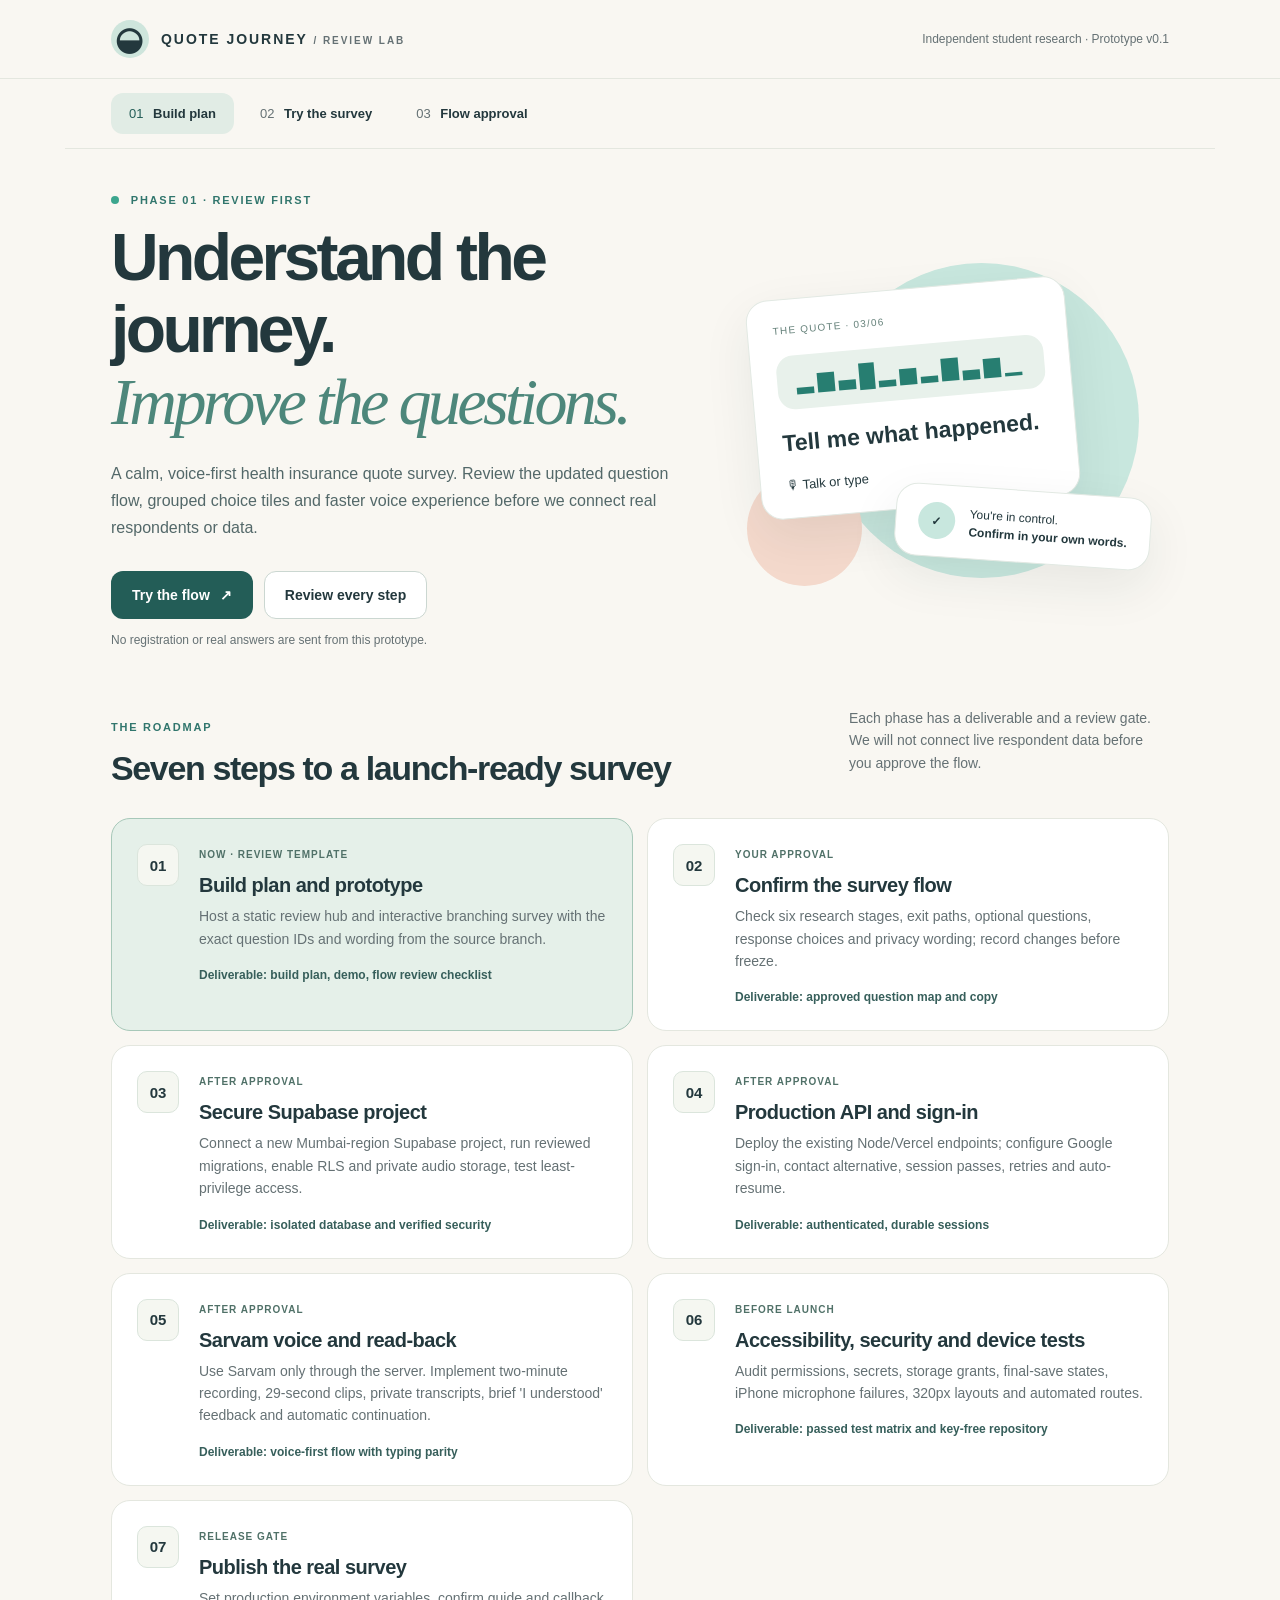
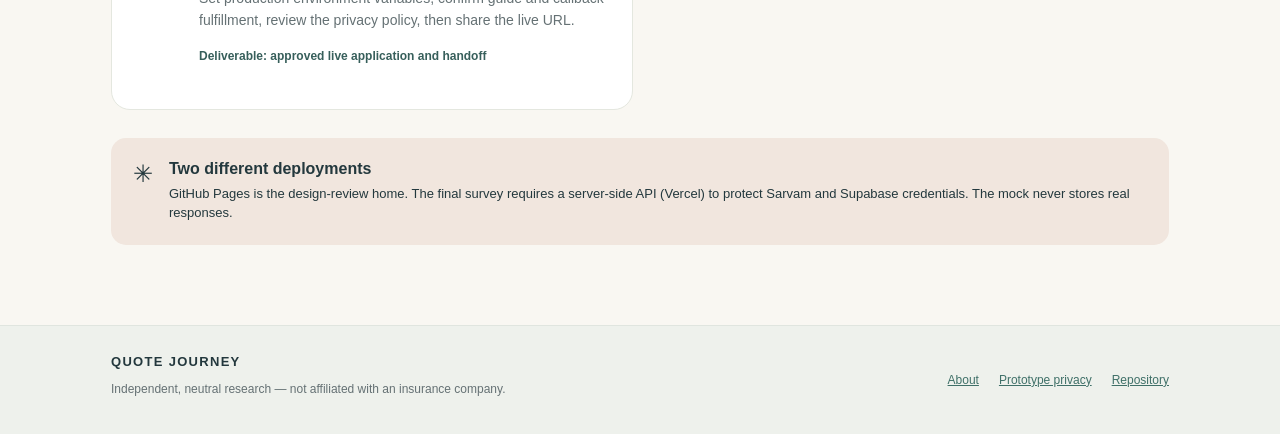
==== commit 310c88a8: "docs: align build roadmap with nonblocking voice flow" ====
--- a/docs/index.html
+++ b/docs/index.html
@@ -46,7 +46,7 @@
         <article class="step-card"><div class="step-number">02</div><div><span class="tag">YOUR APPROVAL</span><h3>Confirm the survey flow</h3><p>Check six research stages, exit paths, optional questions, response choices and privacy wording; record changes before freeze.</p><small>Deliverable: approved question map and copy</small></div></article>
         <article class="step-card"><div class="step-number">03</div><div><span class="tag">AFTER APPROVAL</span><h3>Secure Supabase project</h3><p>Connect a new Mumbai-region Supabase project, run reviewed migrations, enable RLS and private audio storage, test least-privilege access.</p><small>Deliverable: isolated database and verified security</small></div></article>
         <article class="step-card"><div class="step-number">04</div><div><span class="tag">AFTER APPROVAL</span><h3>Production API and sign-in</h3><p>Deploy the existing Node/Vercel endpoints; configure Google sign-in, contact alternative, session passes, retries and auto-resume.</p><small>Deliverable: authenticated, durable sessions</small></div></article>
-        <article class="step-card"><div class="step-number">05</div><div><span class="tag">AFTER APPROVAL</span><h3>Sarvam voice and read-back</h3><p>Use Sarvam only through the server. Implement two-minute recording, 29-second clips, transcription, editable answers and equal-weight confirmation.</p><small>Deliverable: voice-first flow with typing parity</small></div></article>
+        <article class="step-card"><div class="step-number">05</div><div><span class="tag">AFTER APPROVAL</span><h3>Sarvam voice and read-back</h3><p>Use Sarvam only through the server. Implement two-minute recording, 29-second clips, private transcripts, brief 'I understood' feedback and automatic continuation.</p><small>Deliverable: voice-first flow with typing parity</small></div></article>
         <article class="step-card"><div class="step-number">06</div><div><span class="tag">BEFORE LAUNCH</span><h3>Accessibility, security and device tests</h3><p>Audit permissions, secrets, storage grants, final-save states, iPhone microphone failures, 320px layouts and automated routes.</p><small>Deliverable: passed test matrix and key-free repository</small></div></article>
         <article class="step-card"><div class="step-number">07</div><div><span class="tag">RELEASE GATE</span><h3>Publish the real survey</h3><p>Set production environment variables, confirm guide and callback fulfillment, review the privacy policy, then share the live URL.</p><small>Deliverable: approved live application and handoff</small></div></article>
       </div>
--- a/docs/style.css
+++ b/docs/style.css
@@ -1,3 +1,14 @@
 :root{--ink:#23383d;--muted:#657174;--paper:#f9f7f2;--white:#fff;--line:#e4e7df;--aqua:#c8e7de;--accent:#235d57;--peach:#f4d9cc;--shadow:0 18px 50px rgba(28,54,54,.08);font-family:Inter,-apple-system,BlinkMacSystemFont,"Segoe UI",sans-serif;color:var(--ink);background:var(--paper)}
 *{box-sizing:border-box}html{scroll-behavior:smooth}body{margin:0;min-width:320px}button,input,textarea,select{font:inherit}button,a,select{touch-action:manipulation}button:focus-visible,a:focus-visible,input:focus-visible,textarea:focus-visible,select:focus-visible{outline:3px solid #639d93;outline-offset:3px}a{color:inherit}.shell{max-width:1150px;margin-inline:auto;padding-inline:clamp(18px,4vw,46px)}.hidden{display:none!important}.site-header{border-bottom:1px solid var(--line);background:var(--paper)}.header-inner{min-height:78px;display:flex;align-items:center;justify-content:space-between;gap:20px}.brand{display:flex;align-items:center;gap:12px;text-decoration:none;font-size:14px;letter-spacing:.14em;font-weight:800}.brand small{font-size:10px;color:var(--muted)}.brand-mark{display:grid;place-items:center;width:38px;height:38px;border-radius:50%;background:#cee5dc;font-size:32px}.top-note{font-size:12px;color:var(--muted)}.site-nav{display:flex;gap:8px;padding-block:14px;border-bottom:1px solid var(--line)}.site-nav a{padding:13px 18px;border-radius:12px;text-decoration:none;font-size:13px;color:var(--muted)}.site-nav strong{color:var(--ink);margin-left:6px}.site-nav a.active{background:#e1ece5;color:var(--accent)}.section{padding-top:44px;padding-bottom:80px}.hero{display:grid;grid-template-columns:1.12fr .88fr;align-items:center;gap:30px;min-height:470px}.eyebrow{color:#31766d;font-size:11px;letter-spacing:.16em;font-weight:800;margin:0 0 16px}.status-dot{display:inline-block;width:8px;height:8px;border-radius:50%;background:#3ca68e;margin-right:7px}.hero h1,.panel-head h1{font-size:clamp(36px,5.2vw,66px);letter-spacing:-.055em;line-height:1.09;margin:0 0 22px;font-weight:780}.hero h1 em{font-family:Georgia,serif;font-weight:400;color:#4d877b}.hero-lead{color:#536869;line-height:1.7;font-size:16px;max-width:600px}.hero-actions,.button-row{display:flex;gap:11px;flex-wrap:wrap;margin-top:30px}.button{appearance:none;display:inline-flex;align-items:center;justify-content:center;min-height:48px;border:1px solid transparent;border-radius:12px;padding:12px 20px;font-size:14px;font-weight:750;cursor:pointer;text-decoration:none;gap:10px;text-align:center}.button-primary{background:var(--accent);color:white}.button-primary:hover{background:#1d4a47}.button-secondary{background:#fff;color:var(--ink);border-color:#cbd7d1}.button-secondary:hover{background:#f1f7f3}.micro{color:var(--muted);font-size:12px;line-height:1.6}.hero-art{min-height:380px;position:relative;display:flex;align-items:center;justify-content:center;isolation:isolate}.orb{position:absolute;z-index:-1;border-radius:50%;background:var(--aqua)}.orb-one{width:315px;height:315px;right:30px;top:25px}.orb-two{width:115px;height:115px;left:30px;bottom:32px;background:var(--peach)}.floating-card{background:#fff;border:1px solid #e2e9e3;box-shadow:var(--shadow);border-radius:22px;position:absolute}.card-a{width:min(320px,85%);padding:25px;transform:rotate(-5deg);left:8%;top:50px;display:grid;gap:20px}.card-a strong{font-size:23px;line-height:1.2}.card-a span:last-child{font-size:13px}.card-step{font-size:10px;letter-spacing:.12em;color:#648079}.mini-wave{background:#e8f1eb;border-radius:17px;padding:14px;text-align:center;letter-spacing:.18em;color:#277e71;font-size:22px}.card-b{bottom:55px;right:4%;padding:17px 22px;display:flex;align-items:center;gap:14px;font-size:12px;line-height:1.5;transform:rotate(4deg)}.tiny-check{display:grid;place-items:center;background:var(--aqua);border-radius:50%;width:37px;height:37px;font-weight:bold}.section-heading{display:flex;align-items:end;justify-content:space-between;gap:35px;margin:30px 0}.section-heading h2{font-size:34px;line-height:1.15;letter-spacing:-.04em;margin:0}.section-heading>p{max-width:320px;color:var(--muted);font-size:14px;line-height:1.6}.roadmap{display:grid;grid-template-columns:repeat(2,minmax(0,1fr));gap:14px}.step-card{background:#fff;border:1px solid var(--line);padding:25px;border-radius:19px;display:flex;gap:20px;align-items:flex-start;min-height:210px}.step-card.current{background:#e5f0e9;border-color:#a7c8b9}.step-number{background:#f5f7f1;border:1px solid #dbe5dc;border-radius:10px;width:42px;min-width:42px;height:42px;display:grid;place-items:center;font-weight:800;font-size:15px}.step-card h3{margin:12px 0 8px;font-size:20px;letter-spacing:-.025em}.step-card p{color:var(--muted);font-size:14px;line-height:1.6;margin:0 0 15px}.step-card small{font-weight:650;color:#375f5b;font-size:12px}.tag{display:inline-flex;font-size:10px;font-weight:800;letter-spacing:.1em;color:#507168;text-transform:uppercase}.tag.highlight{align-self:flex-start;padding:10px 13px;border-radius:20px;background:#f4e9d8;color:#865e25}.notice{display:flex;align-items:flex-start;gap:16px;padding:22px;background:#f1e6de;border-radius:15px;margin-top:28px}.notice span{font-size:24px}.notice p{margin:6px 0 0;line-height:1.5;font-size:13px}.panel-head{display:flex;justify-content:space-between;align-items:start;gap:25px;margin-bottom:30px}.panel-head h1{font-size:clamp(32px,4vw,48px)}.panel-head p:not(.eyebrow){max-width:690px;color:var(--muted);line-height:1.65}.demo-grid{display:grid;grid-template-columns:minmax(320px,580px) minmax(230px,1fr);align-items:start;gap:35px}.phone-frame{background:#fff;border:1px solid #dbe4dc;border-radius:25px;box-shadow:var(--shadow);overflow:hidden;min-height:520px}.phone-top{padding:20px 24px;display:flex;justify-content:space-between;align-items:center;font-size:11px;font-weight:850;letter-spacing:.13em;border-bottom:1px solid var(--line)}.preview-label{background:#f7e4d8;color:#825840;padding:6px 9px;border-radius:14px;font-size:9px}.demo-aside{background:#eaf2eb;border-radius:18px;padding:25px}.demo-aside h3{margin:0;font-size:21px}.demo-aside p,.demo-aside li{line-height:1.65;color:#57716c;font-size:14px}.demo-aside ul{padding-left:20px}.demo-aside li{margin:12px 0}.demo-aside .button{margin-top:15px}.survey-inner{padding:24px;display:flex;flex-direction:column;gap:16px}.survey-nav{display:flex;justify-content:space-between;align-items:center;min-height:35px}.back-btn{background:transparent;border:0;color:var(--accent);min-width:44px;min-height:44px;cursor:pointer;text-align:left;font-size:13px;font-weight:700}.question-step{font-size:11px;color:#6a7d78;text-transform:uppercase;letter-spacing:.08em}.progress-track{height:5px;background:#edf1eb;border-radius:9px;overflow:hidden}.progress-fill{height:100%;background:#4f9c8c;transition:width .15s}.q-title{font-size:clamp(23px,4vw,29px);letter-spacing:-.035em;line-height:1.25;margin:0}.q-helper{font-size:14px;line-height:1.65;color:var(--muted);margin:0}.q-body{font-size:14px;line-height:1.7;color:#526c68;margin:0}.q-options{display:grid;gap:10px}.q-option{width:100%;border:1px solid #dce5dd;border-radius:13px;background:#fff;display:flex;align-items:center;gap:12px;min-height:51px;padding:12px;text-align:left;color:var(--ink);cursor:pointer;font-size:14px;line-height:1.4}.q-option:hover{border-color:#9cc2af}.q-option.selected{border:2px solid #368272;background:#ebf7f0;padding:11px}.q-option .selection-mark{margin-left:auto;color:#306b62;font-weight:900}.q-option .emoji{font-size:20px;width:25px;text-align:center}.scale-options{display:grid;grid-template-columns:repeat(5,minmax(0,1fr));gap:8px}.scale-options .q-option{justify-content:center;padding:10px 0;font-size:17px;font-weight:800}.scale-labels{display:flex;justify-content:space-between;color:#70817c;font-size:11px}.form-field{display:grid;gap:7px;color:#3c5e58;font-size:13px;font-weight:700}.form-field input,.form-field textarea{width:100%;border:1px solid #cbdad0;border-radius:12px;min-height:50px;padding:12px 14px;font-size:16px;color:var(--ink);background:white}.form-field textarea{min-height:118px;resize:vertical}.q-actions{display:grid;gap:10px;margin-top:6px}.q-actions .button{width:100%}.q-actions.two{grid-template-columns:repeat(2,minmax(0,1fr))}.q-actions.two .button{padding:10px 8px}.voice-start{display:grid;grid-template-columns:1fr 1fr;gap:12px}.voice-start button{border:1px solid #bdcfc7;background:#f2f8f3;border-radius:15px;min-height:100px;padding:16px 8px;font-size:14px;cursor:pointer;color:#295e58;font-weight:750}.voice-start span{display:block;font-size:26px;margin-bottom:8px}.inline-note{padding:13px;border-radius:12px;background:#fbefdf;font-size:13px;line-height:1.55;color:#71543f}.readback{padding:18px;border:1px solid #acd4c5;border-radius:16px;background:#eef8f2;display:grid;gap:12px}.readback h3{margin:0;font-size:20px}.readback p{margin:0;line-height:1.6;white-space:pre-wrap;font-size:14px}.demo-status{border-top:1px solid var(--line);padding-top:15px;color:#82908a;font-size:11px;line-height:1.5}.hero-intro{background:#e9f2e9;border-radius:18px;padding:20px}.hero-intro h3{font-size:22px;letter-spacing:-.03em;line-height:1.25;margin:0 0 10px}.hero-intro p{font-size:13px;line-height:1.65;margin:0}.flow-stack{display:grid;gap:13px}.flow-group{padding:24px 28px;border:1px solid var(--line);background:#fff;border-radius:17px;position:relative}.flow-group::before{content:"";position:absolute;left:0;top:21px;bottom:21px;width:4px;border-radius:4px;background:#79b6a6}.flow-index{color:#358675;letter-spacing:.1em;font-size:10px;font-weight:850}.flow-group h2{font-size:22px;letter-spacing:-.035em;margin:10px 0}.flow-group p{font-size:14px;line-height:1.7;color:#596c69;margin:8px 0}.flow-group .branch{color:#946d47;background:#f9f1e7;border-radius:9px;padding:9px 13px}.flow-group b{color:#244d48}.review-box{background:#e7f0e9;padding:clamp(20px,4vw,40px);border-radius:20px;margin-top:36px}.review-box h2{font-size:29px;letter-spacing:-.035em;margin:0}.review-box>p{color:#4e6b63;line-height:1.65;font-size:14px;max-width:720px}.review-box form{max-width:760px;display:grid;gap:12px;margin-top:24px}.review-box label{font-size:13px;font-weight:750;margin-top:8px}.review-box select,.review-box textarea{width:100%;border:1px solid #c4d5c8;border-radius:11px;padding:13px;background:white;color:var(--ink);font-size:14px;min-height:49px}.review-box textarea{resize:vertical}.site-footer{border-top:1px solid #e0e5df;background:#eef1ec;padding:26px 0}.site-footer>.shell{display:flex;justify-content:space-between;gap:25px;align-items:center}.site-footer strong{letter-spacing:.1em;font-size:13px}.site-footer p{color:var(--muted);font-size:12px}.site-footer>.shell>div:last-child{display:flex;gap:20px;flex-wrap:wrap;font-size:12px}.site-footer a{color:#3f7068}.simple-page{max-width:780px;margin:60px auto;padding:0 20px 100px;line-height:1.75}.simple-page h1{letter-spacing:-.04em;font-size:38px;line-height:1.15}.simple-page a{color:var(--accent)}
 @media(max-width:850px){.hero{grid-template-columns:1fr}.hero-art{min-height:260px;max-width:500px;width:100%;margin:auto}.orb-one{top:0;height:220px;width:220px}.card-a{top:7px;width:270px;gap:10px}.card-b{bottom:15px}.roadmap{grid-template-columns:1fr}.demo-grid{grid-template-columns:1fr}.demo-aside{order:-1}.section-heading{align-items:start;flex-direction:column}.section-heading>p{max-width:600px;margin:0}.top-note{display:none}}@media(max-width:520px){.header-inner{min-height:64px}.brand{font-size:12px}.brand small{display:none}.site-nav{gap:2px;padding-block:9px}.site-nav a{padding:10px 8px;font-size:11px;flex:1;text-align:center}.site-nav strong{margin-left:2px;font-size:12px}.section{padding-top:28px}.hero{gap:10px}.hero h1{font-size:40px}.hero-art{min-height:210px}.orb-one{height:180px;width:180px}.card-a{top:0;left:7%;padding:14px;width:230px}.card-a strong{font-size:18px}.card-b{bottom:2px;right:0;padding:10px}.step-card{padding:18px;min-height:unset}.step-number{width:35px;min-width:35px;height:35px}.phone-frame{border-radius:14px}.phone-top{padding:15px}.survey-inner{padding:16px}.panel-head{flex-direction:column}.demo-aside{padding:15px}.review-box{margin-left:-4px;margin-right:-4px}.site-footer>.shell{flex-direction:column;align-items:start}}@media(prefers-reduced-motion:reduce){html{scroll-behavior:auto}*,*::before,*::after{transition:none!important;animation:none!important}}
+
+/* Review v2: themed blocker tiles and readable five-point scales. */
+.tile-section{display:grid;gap:9px;margin-top:6px}
+.tile-heading{font-size:12px;text-transform:uppercase;letter-spacing:.09em;color:#52786f;margin:10px 0 0}
+.tile-grid{display:grid;grid-template-columns:repeat(2,minmax(0,1fr));gap:10px}
+.tile-grid .q-tile{min-height:110px;display:flex;flex-direction:column;align-items:flex-start;justify-content:space-between;padding:15px;gap:10px;font-size:13px;line-height:1.4;position:relative}
+.tile-grid .q-tile .emoji{font-size:23px;width:auto}
+.tile-grid .q-tile .selection-mark{position:absolute;right:12px;top:10px}
+.tile-grid .q-tile.selected{padding:14px}
+.scale-feedback{font-size:13px;color:#37685e;background:#eaf4ec;padding:9px 12px;border-radius:9px;margin:0}
+@media(max-width:355px){.tile-grid{grid-template-columns:1fr}.tile-grid .q-tile{min-height:70px;flex-direction:row;align-items:center;padding:10px 42px 10px 12px}.tile-grid .q-tile .selection-mark{top:auto;right:14px}}
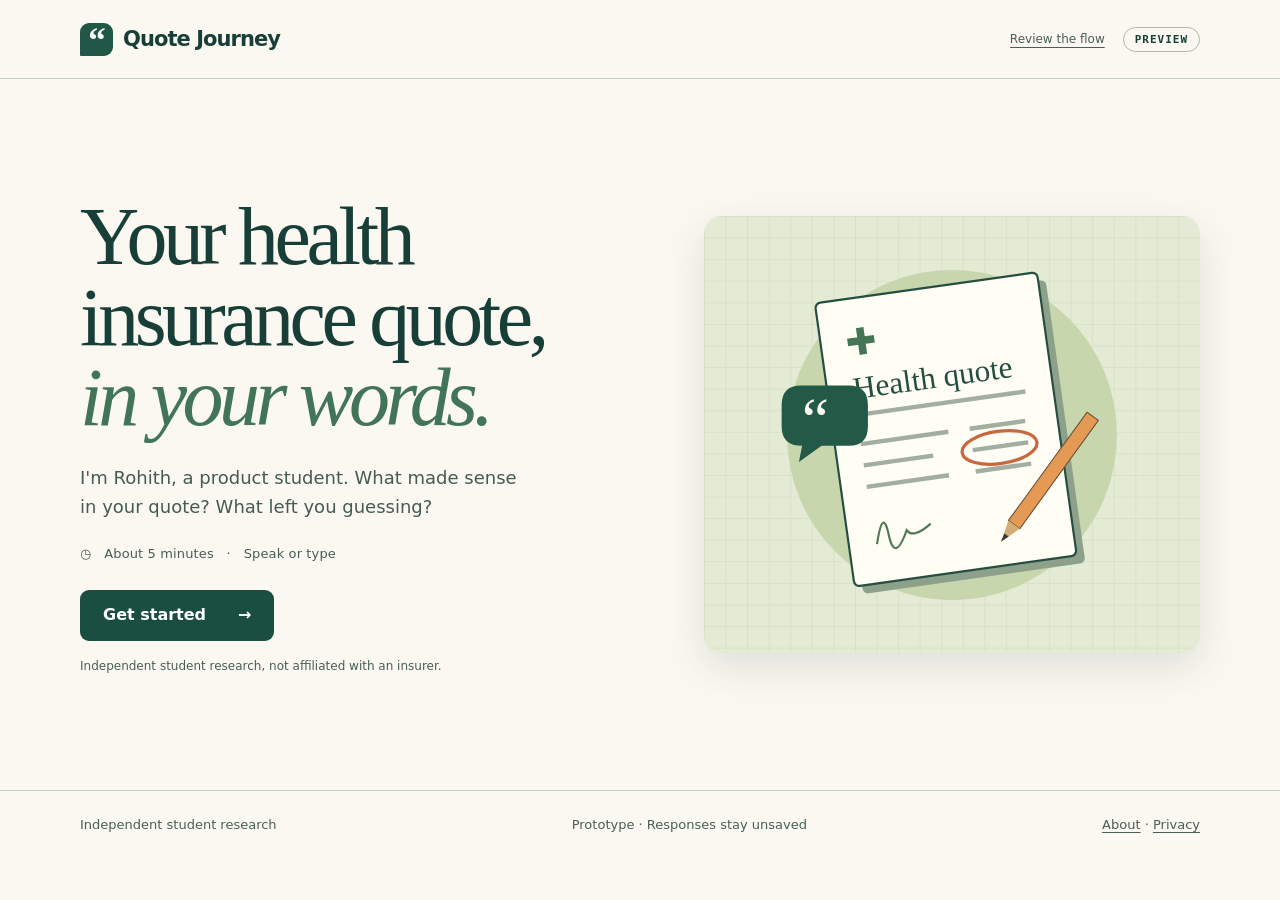
==== commit cd0108fd: "feat: replace review-dashboard homepage with original Fieldnotes landing design" ====
--- a/docs/index.html
+++ b/docs/index.html
@@ -3,102 +3,37 @@
 <head>
   <meta charset="utf-8">
   <meta name="viewport" content="width=device-width,initial-scale=1,viewport-fit=cover">
-  <meta name="theme-color" content="#f9f7f2">
-  <meta name="description" content="Independent research about what happens after a health insurance quote. Interactive flow review prototype.">
-  <title>Quote Journey · Survey design review</title>
+  <meta name="theme-color" content="#faf8f1">
+  <meta name="description" content="An independent study of what happens after someone gets a health insurance quote. Speak or type, whichever works best for you.">
+  <title>Quote Journey · In your words</title>
   <link rel="icon" type="image/svg+xml" href="./favicon.svg">
-  <link rel="stylesheet" href="./style.css">
+  <link rel="stylesheet" href="./fieldnotes.css">
 </head>
 <body>
-  <header class="site-header">
-    <div class="shell header-inner">
-      <a class="brand" href="#plan" aria-label="Quote Journey review home"><span class="brand-mark" aria-hidden="true">◒</span><span>QUOTE JOURNEY <small>/ REVIEW LAB</small></span></a>
-      <span class="top-note">Independent student research <span aria-hidden="true">·</span> Prototype v0.1</span>
+  <header class="study-header">
+    <div class="container">
+      <a class="brand" href="./index.html" aria-label="Quote Journey home"><span class="mark" aria-hidden="true">“</span>Quote Journey</a>
+      <div class="header-side"><a class="header-link" href="./review.html#flow">Review the flow</a><span class="preview-badge">Preview</span></div>
     </div>
   </header>
-  <nav class="site-nav shell" aria-label="Review sections">
-    <a href="#plan" data-tab="plan">01 <strong>Build plan</strong></a>
-    <a href="#survey" data-tab="survey">02 <strong>Try the survey</strong></a>
-    <a href="#flow" data-tab="flow">03 <strong>Flow approval</strong></a>
-  </nav>
-  <main>
-    <section class="shell section" id="plan" data-panel="plan">
-      <div class="hero">
-        <div class="hero-copy">
-          <p class="eyebrow"><span class="status-dot"></span> PHASE 01 · REVIEW FIRST</p>
-          <h1>Understand the journey.<br><em>Improve the questions.</em></h1>
-          <p class="hero-lead">A calm, voice-first health insurance quote survey. Review the updated question flow, grouped choice tiles and faster voice experience before we connect real respondents or data.</p>
-          <div class="hero-actions">
-            <a class="button button-primary" href="#survey">Try the flow <span aria-hidden="true">↗</span></a>
-            <a class="button button-secondary" href="#flow">Review every step</a>
-          </div>
-          <p class="micro">No registration or real answers are sent from this prototype.</p>
-        </div>
-        <div class="hero-art" aria-hidden="true">
-          <div class="floating-card card-a"><span class="card-step">THE QUOTE · 03/06</span><div class="mini-wave">▂▆▃█▂▅▂▇▃▆▁</div><strong>Tell me what happened.</strong><span>🎙 Talk or type</span></div>
-          <div class="floating-card card-b"><span class="tiny-check">✓</span><span>You're in control.<br><b>Confirm in your own words.</b></span></div>
-          <div class="orb orb-one"></div><div class="orb orb-two"></div>
-        </div>
-      </div>
-      <div class="section-heading"><div><p class="eyebrow">THE ROADMAP</p><h2>Seven steps to a launch-ready survey</h2></div><p>Each phase has a deliverable and a review gate. We will not connect live respondent data before you approve the flow.</p></div>
-      <div class="roadmap">
-        <article class="step-card current"><div class="step-number">01</div><div><span class="tag">NOW · REVIEW TEMPLATE</span><h3>Build plan and prototype</h3><p>Host a static review hub and interactive branching survey with the exact question IDs and wording from the source branch.</p><small>Deliverable: build plan, demo, flow review checklist</small></div></article>
-        <article class="step-card"><div class="step-number">02</div><div><span class="tag">YOUR APPROVAL</span><h3>Confirm the survey flow</h3><p>Check six research stages, exit paths, optional questions, response choices and privacy wording; record changes before freeze.</p><small>Deliverable: approved question map and copy</small></div></article>
-        <article class="step-card"><div class="step-number">03</div><div><span class="tag">AFTER APPROVAL</span><h3>Secure Supabase project</h3><p>Connect a new Mumbai-region Supabase project, run reviewed migrations, enable RLS and private audio storage, test least-privilege access.</p><small>Deliverable: isolated database and verified security</small></div></article>
-        <article class="step-card"><div class="step-number">04</div><div><span class="tag">AFTER APPROVAL</span><h3>Production API and sign-in</h3><p>Deploy the existing Node/Vercel endpoints; configure Google sign-in, contact alternative, session passes, retries and auto-resume.</p><small>Deliverable: authenticated, durable sessions</small></div></article>
-        <article class="step-card"><div class="step-number">05</div><div><span class="tag">AFTER APPROVAL</span><h3>Sarvam voice and read-back</h3><p>Use Sarvam only through the server. Implement two-minute recording, 29-second clips, private transcripts, brief 'I understood' feedback and automatic continuation.</p><small>Deliverable: voice-first flow with typing parity</small></div></article>
-        <article class="step-card"><div class="step-number">06</div><div><span class="tag">BEFORE LAUNCH</span><h3>Accessibility, security and device tests</h3><p>Audit permissions, secrets, storage grants, final-save states, iPhone microphone failures, 320px layouts and automated routes.</p><small>Deliverable: passed test matrix and key-free repository</small></div></article>
-        <article class="step-card"><div class="step-number">07</div><div><span class="tag">RELEASE GATE</span><h3>Publish the real survey</h3><p>Set production environment variables, confirm guide and callback fulfillment, review the privacy policy, then share the live URL.</p><small>Deliverable: approved live application and handoff</small></div></article>
-      </div>
-      <div class="notice"><span aria-hidden="true">✳</span><div><strong>Two different deployments</strong><p>GitHub Pages is the design-review home. The final survey requires a server-side API (Vercel) to protect Sarvam and Supabase credentials. The mock never stores real responses.</p></div></div>
-    </section>
-
-    <section class="shell section hidden" id="survey" data-panel="survey">
-      <div class="panel-head"><div><p class="eyebrow">INTERACTIVE FLOW PROTOTYPE</p><h1>Experience it like a respondent.</h1><p>Try the revised flow. Use fictional answers: no real sign-in, recording, saving, reminders or emails occur here.</p></div><span class="tag highlight">DEMO · NO DATA SUBMITTED</span></div>
-      <div class="demo-grid">
-        <div class="phone-frame">
-          <div class="phone-top"><span>QUOTE JOURNEY</span><span class="preview-label">PREVIEW</span></div>
-          <div id="surveyStage" aria-live="polite"><p>Loading the question flow…</p></div>
-        </div>
-        <aside class="demo-aside"><h3>What to test</h3><p>Use Back to change a response and inspect how the later questions change.</p>
-          <ul><li>“Later” before sign-in opens an email reminder form.</li><li>“Maybe” on buying online opens the person-support branch.</li><li>Hesitation displays grouped tiles (choose up to three).</li><li>Voice simulation shows “I understood” and moves on automatically.</li><li>Payment changes follow-ups; guide and findings requests use email only.</li></ul>
-          <button class="button button-secondary" type="button" id="restartDemo">↻ Restart demo</button>
-          <p class="micro">A completed demo does not mean a response was saved.</p>
-        </aside>
-      </div>
-    </section>
-
-    <section class="shell section hidden" id="flow" data-panel="flow">
-      <div class="panel-head"><div><p class="eyebrow">DECISION GATE · YOUR REVIEW</p><h1>Review the complete survey flow.</h1><p>Review revision 2 based on your comments. This is proposed, not yet approved for production.</p></div><span class="tag">6 RESEARCH STAGES</span></div>
-      <div class="flow-stack">
-        <article class="flow-group"><span class="flow-index">01 · START</span><h2>A shorter introduction, then availability</h2><p><b>INTRO</b> Short welcome → <b>W1</b> “Do you have about 5 minutes now?” → yes: <b>C00</b> sign-in → <b>W2</b> research consent.</p><p class="branch">↳ Later → <b>CB</b>: email, date, time and time zone → one scheduled email reminder (planned). No or no consent → DECLINED. A reminder does not require sign-in.</p></article>
-        <article class="flow-group"><span class="flow-index">02 · ABOUT YOU</span><h2>Online buying and eligibility</h2><p><b>S1</b> Comfortable buying online? → maybe/no: <b>S1b</b> Why want a person? → <b>S1bv</b> Optional detail → <b>S2</b> Quote in last six months?</p><p class="branch">↳ S2 = no → SCREENED_OUT.</p></article>
-        <article class="flow-group"><span class="flow-index">03 · THE QUOTE</span><h2>What happened when they saw it?</h2><p><b>Q3</b> Source → <b>Q4</b> Ease (1–5) → <b>Q5</b> First reaction (voice/type) → <b>Q6</b> Understanding of cover → <b>Q7</b> “When you saw the quote, how sure were you about buying that plan?”</p><p class="branch">↳ Very unsure · A little unsure · Not sure · Fairly sure · Very sure.</p></article>
-        <article class="flow-group"><span class="flow-index">04 · HESITATION</span><h2>What held them back?</h2><p><b>H8</b> Hesitated? → yes: <b>H9</b> Up to three reasons as tiles: Cost and timing / Cover and claims / Comparing and trust / Something else → <b>H9v</b> Optional details → <b>H10</b> What they actually did.</p><p class="branch">↳ H8 = no → skip to P11. Choice values are unchanged.</p></article>
-        <article class="flow-group"><span class="flow-index">05 · PAYMENT</span><h2>What did they decide?</h2><p><b>P11</b> Paid / deciding / stopped → paid: <b>P12a</b> What tipped it? and <b>P12c</b> “When you paid, how sure were you that you understood what the plan would cover?” → otherwise: <b>P12b</b> What would have made you pay?</p><p class="branch">↳ P12c now measures understanding of cover, not vague confidence in payment.</p></article>
-        <article class="flow-group"><span class="flow-index">06 · WRAP-UP</span><h2>What was missing — and optional email follow-up</h2><p><b>X13</b> “What else, if anything, would have helped you understand or decide about that quote?” → <b>X14</b> Email a one-page guide, future study findings, both or neither → <b>X14c</b> Email if requested → <b>Q21</b> Finish → THANKS.</p><p class="branch">↳ No WhatsApp, referrals or generic thank-you email. Guide and findings cannot be promised live until their contents and delivery are ready.</p></article>
-      </div>
-      <div class="notice"><span aria-hidden="true">🎙</span><div><strong>New voice behavior</strong><p>One-tap recording with up to two minutes and optional neutral prompts (“Take your time” or “Anything else that stood out?”). After recording, show only a short “I understood” interpretation and move on automatically. No raw transcript shown and no mandatory second confirmation. Back still allows corrections. This page simulates voice without using a microphone or AI.</p></div></div>
-      <div class="review-box">
-        <h2>Your approval checklist</h2><p>Choose the proposed decisions, add any changes, and copy your feedback back into this chat. This page does not transmit or store your review.</p>
-        <form id="reviewForm">
-          <label for="guideDecision">One-page guide (X14)</label>
-          <select id="guideDecision"><option value="Keep in prototype; block live launch until guide + findings delivery exist">Keep in prototype; block live launch until guide + findings delivery exist</option><option value="Remove guide and findings offer from v1">Remove guide and findings offer from v1</option><option value="Email only; deliver requested materials manually when ready">Email only; deliver requested materials manually when ready</option><option value="Email only; automate requested materials when ready">Email only; automate requested materials when ready</option></select>
-          <label for="callbackDecision">Later / callback (CB)</label>
-          <select id="callbackDecision"><option value="Automate one email reminder with date, time and time zone">Automate one email reminder with date, time and time zone</option><option value="Remove callback branch">Remove callback branch</option><option value="Keep only if automation is ready before launch">Keep only if automation is ready before launch</option></select>
-          <label for="w1Decision">Five-minute question (W1)</label>
-          <select id="w1Decision"><option value="Move W1 before sign-in">Move W1 before sign-in</option><option value="Restore W1 after sign-in">Restore W1 after sign-in</option></select>
-          <label for="thanksDecision">Referrals and thank-you email</label>
-          <select id="thanksDecision"><option value="Both off in v1">Both off in v1</option><option value="Thank-you email only">Thank-you email only</option><option value="Referral only">Referral only</option><option value="Both on">Both on</option></select>
-          <label for="notes">Question wording, layout or routing changes</label>
-          <textarea id="notes" rows="5" placeholder="Write any changes to approve before implementation. Please don't include secrets or real respondent data."></textarea>
-          <div class="button-row"><button type="button" id="approveBtn" class="button button-primary">Copy flow approval</button><button type="button" id="changesBtn" class="button button-secondary">Copy change request</button></div>
-          <p id="copyStatus" class="micro" role="status" aria-live="polite"></p>
-        </form>
-      </div>
-    </section>
+  <main class="container hero">
+    <div class="hero-copy">
+      <h1>Your health<br>insurance quote,<br><em>in your words.</em></h1>
+      <p class="lead">I'm Rohith, a product student. What made sense in your quote? What left you guessing?</p>
+      <p class="meta">◷ &nbsp; About 5 minutes &nbsp; · &nbsp; Speak or type</p>
+      <a class="primary-button" href="./survey.html">Get started <span class="arrow" aria-hidden="true">→</span></a>
+      <p class="hero-note">Independent student research, not affiliated with an insurer.</p>
+    </div>
+    <figure class="illustration">
+      <img src="./assets/health-quote-illustration.svg" width="460" height="405" alt="Illustration of a health insurance quote marked with a pencil, with a speech bubble">
+    </figure>
   </main>
-  <footer class="site-footer"><div class="shell"><div><strong>QUOTE JOURNEY</strong><p>Independent, neutral research — not affiliated with an insurance company.</p></div><div><a href="./about.html">About</a><a href="./privacy.html">Prototype privacy</a><a href="https://github.com/KR4705/health_insurance_survey">Repository</a></div></div></footer>
-  <script src="./app.js" defer></script>
+  <footer class="study-footer">
+    <div class="container">
+      <span>Independent student research</span>
+      <span>Prototype · Responses stay unsaved</span>
+      <span><a href="./about.html">About</a> · <a href="./privacy.html">Privacy</a></span>
+    </div>
+  </footer>
 </body>
 </html>
--- a/docs/fieldnotes.css
+++ b/docs/fieldnotes.css
@@ -0,0 +1,129 @@
+/* Quote Journey Fieldnotes design, adapted from the user-provided generated site.
+   All assets are local and SVG; no external fonts or runtime dependencies. */
+:root{color-scheme:light;--bg:#faf8f1;--ink:#173f38;--green:#194e40;--leaf:#427558;--sage:#eef2e8;--sage-strong:#c8d6ad;--outline:#c5cec2;--muted:#475f54;--orange:#b77842;--white:#fffdf4;--danger:#ad3d27;--radius:12px}
+*{box-sizing:border-box}
+html{scroll-behavior:smooth}
+body{margin:0;min-width:320px;background:var(--bg);color:var(--ink);font:16px/1.55 system-ui,-apple-system,BlinkMacSystemFont,"Segoe UI",sans-serif}
+button,input,textarea,select{font:inherit}
+button{cursor:pointer}
+a{color:inherit}
+button:focus-visible,a:focus-visible,input:focus-visible,textarea:focus-visible,select:focus-visible,[tabindex="-1"]:focus{outline:3px solid #bd7134;outline-offset:3px}
+button,select,input,textarea{font-size:16px}
+img{max-width:100%}
+.container{width:min(1120px,90%);margin:auto}
+.study-header{border-bottom:1px solid var(--outline)}
+.study-header .container{display:flex;align-items:center;justify-content:space-between;gap:20px;min-height:78px}
+.brand{display:flex;align-items:center;gap:10px;text-decoration:none;font-size:21px;font-weight:750;letter-spacing:-.045em}
+.brand .mark{display:grid;place-items:center;height:33px;width:33px;border-radius:9px 9px 9px 1px;background:#205746;color:#fff;font:700 35px Georgia,serif;line-height:1}
+.header-side{display:flex;align-items:center;gap:18px}
+.preview-badge{border:1px solid #afbaac;border-radius:20px;padding:5px 11px;font:600 11px monospace;letter-spacing:.09em;text-transform:uppercase}
+.header-link{font-size:12px;text-decoration:underline;text-underline-offset:4px;color:var(--muted)}
+.hero{display:grid;grid-template-columns:1.1fr 1fr;gap:7%;align-items:center;min-height:min(700px,78vh);padding-block:clamp(45px,8vw,110px)}
+.hero-copy h1{font:400 clamp(52px,6.4vw,88px)/.98 Georgia,serif;letter-spacing:-.055em;margin:16px 0 26px}
+.hero-copy h1 em{color:#427558}
+.hero-copy .lead{max-width:440px;color:#465b51;font-size:18px;line-height:1.6;margin:0 0 22px}
+.hero .meta{font-size:13px;color:#485d52;margin-bottom:26px;letter-spacing:.01em}
+.primary-button,.secondary-button,.quiet-button{display:inline-flex;align-items:center;justify-content:center;gap:10px;min-height:50px;padding:12px 22px;border-radius:9px;font-weight:650;text-decoration:none;border:1px solid transparent;text-align:center}
+.primary-button{background:var(--green);color:#fff}
+.primary-button:hover{background:#2e614f}
+.secondary-button{background:transparent;color:var(--green);border-color:#97b1a1}
+.secondary-button:hover{background:#e8efe3}
+.quiet-button{background:transparent;color:var(--green);text-decoration:underline;text-underline-offset:4px;padding:8px 12px}
+.primary-button .arrow{margin-left:22px}
+.illustration{display:block;margin:0;border-radius:18px;overflow:hidden;background:#e4ebd4;box-shadow:0 14px 40px #183b3320}
+.illustration img{display:block;width:100%;height:auto}
+.hero-note{margin-top:16px;font-size:12px;color:var(--muted)}
+.study-footer{border-top:1px solid var(--outline);padding:24px 0;font-size:13px;color:var(--muted)}
+.study-footer .container{display:flex;gap:18px;justify-content:space-between;flex-wrap:wrap}
+.study-footer a{text-decoration:underline;text-underline-offset:3px}
+.survey-shell{width:min(670px,90%);margin:auto;padding:28px 0 65px;min-height:calc(100vh - 170px)}
+.survey-topline{display:flex;justify-content:space-between;align-items:center;gap:12px}
+.back{border:0;background:none;color:var(--ink);padding:10px 4px;min-width:55px;min-height:44px;font-size:14px;text-align:left;text-decoration:underline;text-underline-offset:4px}
+.back[disabled]{visibility:hidden}
+.step-name{font-size:13px;color:#476454}
+.progress{margin-top:8px;height:5px;background:#dae2d4;border-radius:4px;overflow:hidden}
+.progress>div{height:100%;background:#50846a;border-radius:4px;transition:width .2s ease}
+.q-title{font:400 clamp(36px,6vw,59px)/1.065 Georgia,serif;letter-spacing:-.045em;margin:30px 0 18px}
+.q-help{font-size:16px;color:var(--muted);margin:0 0 22px;line-height:1.6}
+.q-body{color:var(--muted);line-height:1.65;margin:0 0 12px}
+.q-content{margin-top:22px}
+.q-actions{display:flex;flex-wrap:wrap;gap:12px;margin-top:25px}
+.q-actions .primary-button,.q-actions .secondary-button{flex:1 1 190px}
+.option-list{display:grid;gap:11px}
+.option{display:flex;align-items:center;gap:14px;width:100%;text-align:left;padding:15px 16px;min-height:58px;border:1px solid var(--outline);border-radius:12px;background:var(--white);color:var(--ink);line-height:1.4}
+.option:hover{background:#f1f5eb;border-color:#90a990}
+.option.selected{border:2px solid var(--leaf);background:#e4efe3;padding:14px 15px}
+.option .emoji{width:26px;font-size:21px;flex:none;text-align:center}
+.option .tick{margin-left:auto;font-weight:800;color:var(--green)}
+.tile-group{margin:12px 0 20px}
+.tile-group h3{font:700 12px system-ui,sans-serif;text-transform:uppercase;color:#5a705e;letter-spacing:.1em;margin:0 0 10px}
+.tile-grid{display:grid;grid-template-columns:repeat(2,minmax(0,1fr));gap:10px}
+.tile-grid .option{min-height:116px;display:flex;align-items:flex-start;flex-direction:column;position:relative;gap:10px;justify-content:flex-start;font-size:14px}
+.tile-grid .option .tick{position:absolute;right:12px;top:11px}
+.choice-note{color:var(--muted);font-size:13px;margin-top:8px}
+.scale-choices{display:grid;grid-template-columns:repeat(5,minmax(0,1fr));gap:8px}
+.scale-choices .option{justify-content:center;min-height:62px;padding:6px;font-size:20px;font-weight:750;text-align:center}
+.scale-choices .option.selected{padding:5px}
+.scale-labels{display:flex;justify-content:space-between;gap:20px;font-size:13px;color:var(--muted);margin-top:10px}
+.scale-pick{color:var(--green);margin:14px 0 0;padding:12px;border-radius:9px;background:#e8f0e6}
+.field{display:grid;gap:8px;font-size:14px;font-weight:650;color:var(--green);margin:0 0 18px}
+.field input,.field textarea,.field select{display:block;width:100%;min-height:52px;padding:12px 14px;background:#fffdf7;border:1px solid #91aa97;border-radius:10px;color:var(--ink)}
+.field textarea{min-height:150px;resize:vertical}
+.field .help{font-weight:400;color:var(--muted);font-size:12px}
+.message-card,.voice-card{border:1px solid #b9c9b8;background:#f0f3e8;border-radius:20px;padding:clamp(19px,5vw,32px)}
+.message-card{display:grid;gap:10px}
+.message-card h2{font:400 29px/1.13 Georgia,serif;margin:0}
+.message-card p{margin:0;color:var(--muted);line-height:1.6}
+.voice-card{text-align:center}
+.voice-card h2{font-size:22px;margin:8px 0}
+.voice-card .voice-icon{display:block;margin:10px auto;width:49px;height:49px}
+.voice-card .voice-help{display:block;font-size:13px;color:var(--muted)}
+.voice-card .voice-actions{display:flex;justify-content:center;gap:10px;flex-wrap:wrap;margin-top:22px}
+.voice-actions .primary-button,.voice-actions .secondary-button{flex:1 1 180px}
+.voice-actions img{width:21px;height:21px;vertical-align:middle}
+.wave{display:block;width:230px;height:75px;margin:12px auto}
+.timer{font:16px/1.5 ui-monospace,SFMono-Regular,Consolas,monospace;color:var(--ink);margin:14px}
+.record-dot{display:inline-block;background:#a83c29;width:10px;height:10px;border-radius:50%;margin-right:8px}
+.encouragement{font:italic 18px Georgia,serif;color:#48735c;margin:14px 0}
+.readback{text-align:left}
+.readback h2{font:400 29px Georgia,serif;margin:0 0 13px}
+.readback p{color:var(--ink);font-size:17px;line-height:1.65;margin:0 0 12px}
+.readback small{color:var(--muted)}
+.demo-caption{color:#526b5b;font-size:12px;margin-top:20px}
+.notice{background:#f5e9db;color:#66452f;padding:13px 15px;border-radius:11px;line-height:1.55;font-size:14px;margin:14px 0}
+.error{background:#fff0e9;color:#913921;border:1px solid #e6ad9f;padding:12px 14px;border-radius:10px;margin-top:15px}
+.form-note{margin-top:18px;color:var(--muted);font-size:12px}
+.inline-link{color:var(--green);text-decoration:underline;cursor:pointer}
+.confirm-status{font-size:12px;color:var(--muted);margin-top:18px}
+.end-icon{display:block;width:48px;height:48px;margin:4px 0 20px}
+.demo-footer{border-top:1px solid var(--outline);margin-top:32px;padding-top:16px;color:var(--muted);font-size:12px}
+.intro-privacy{font-size:13px;color:var(--muted);margin-top:26px}
+.signin-choice{display:grid;gap:10px}
+.signin-choice .primary-button{width:100%}
+.muted{color:var(--muted)}
+@media(max-width:700px){
+ .study-header .container{min-height:64px}
+ .header-side{gap:10px}
+ .header-link{display:none}
+ .hero{grid-template-columns:1fr;gap:28px;min-height:unset;padding:25px 0 60px}
+ .hero-copy h1{font-size:clamp(47px,11vw,70px);margin:12px 0 19px}
+ .hero-copy .lead{font-size:16px}
+ .hero .meta{margin:16px 0}
+ .hero .primary-button{width:100%}
+ .illustration img{height:220px;object-fit:cover}
+ .survey-shell{padding-top:22px}
+ .q-title{margin-top:24px}
+ .q-actions{display:grid;grid-template-columns:1fr}
+ .q-actions .primary-button,.q-actions .secondary-button{width:100%}
+}
+@media(max-width:380px){
+ .brand{font-size:17px}
+ .preview-badge{font-size:10px}
+ .tile-grid{grid-template-columns:1fr}
+ .tile-grid .option{min-height:68px;flex-direction:row;align-items:center;padding-right:36px}
+ .tile-grid .option .tick{top:auto}
+ .voice-card .voice-actions{display:grid;grid-template-columns:1fr}
+ .scale-choices{gap:5px}
+ .scale-choices .option{min-height:53px}
+}
+@media(prefers-reduced-motion:reduce){html{scroll-behavior:auto}*,*::before,*::after{animation:none!important;transition:none!important}}
